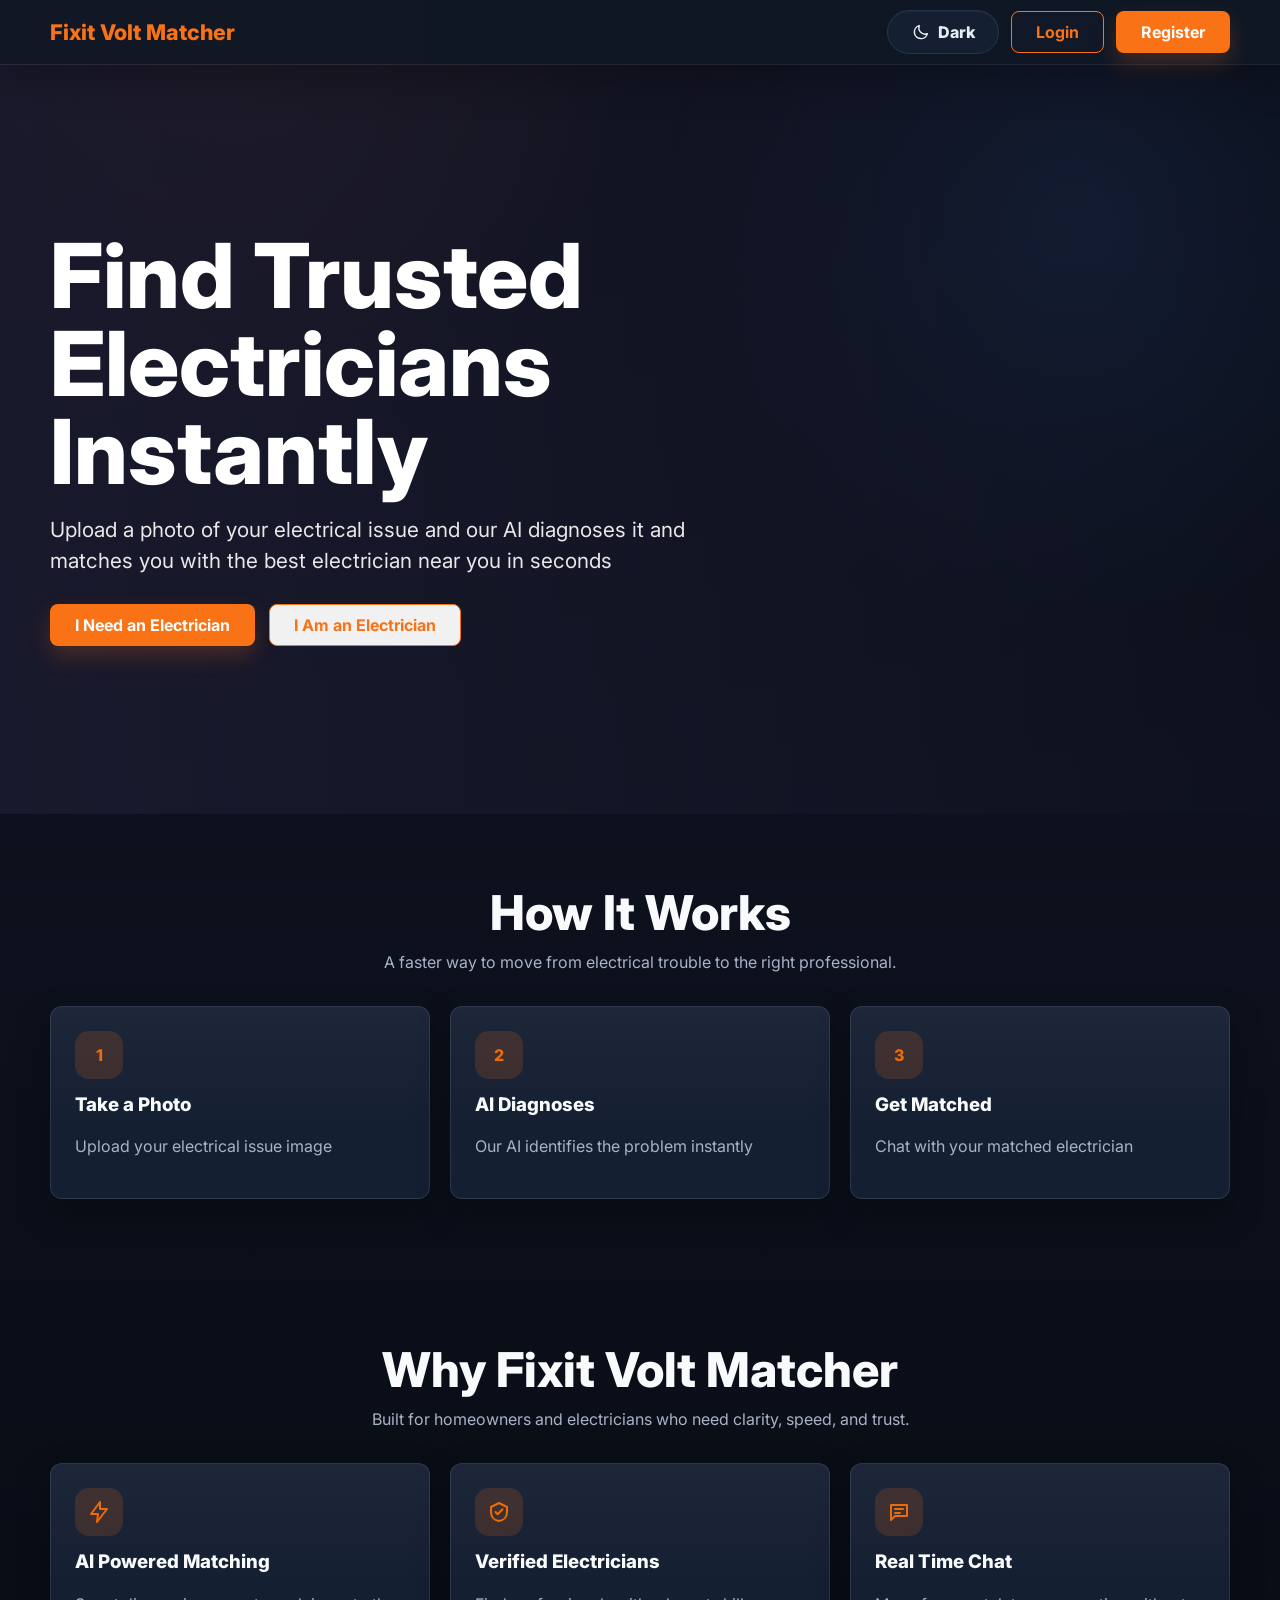
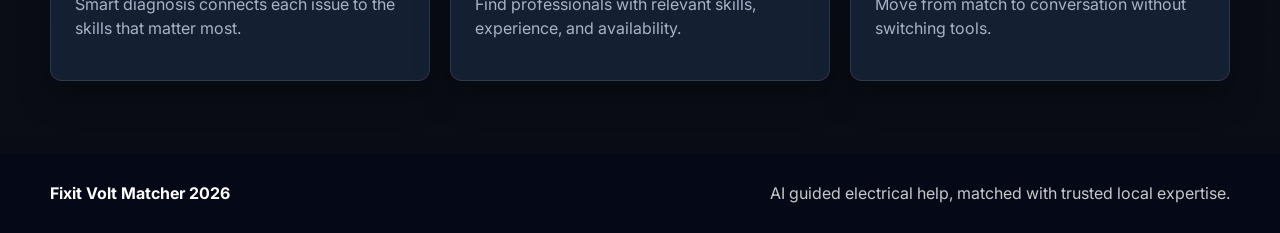
==== index.html @ 9154c598 "Add files via upload" ====
﻿<!DOCTYPE html>
<html lang="en">
<head>
  <meta charset="UTF-8">
  <meta name="viewport" content="width=device-width, initial-scale=1.0">
  <meta name="description" content="Fixit Volt Matcher connects customers with trusted electricians using AI diagnosis and smart matching.">
  <title>Fixit Volt Matcher - Trusted Electricians Instantly</title>
  <link rel="stylesheet" href="css/style.css">
  <script src="js/config.js"></script>
</head>
<body>
  <nav class="navbar" aria-label="Main navigation">
    <div class="navbar-inner">
      <a class="logo" href="index.html" aria-label="Fixit Volt Matcher home">Fixit Volt Matcher</a>
      <div class="nav-actions">
        <a class="btn-secondary" href="login.html">Login</a>
        <a class="btn-primary" href="register.html">Register</a>
      </div>
    </div>
  </nav>

  <main>
    <section class="hero">
      <div class="hero-content">
        <h1>Find Trusted Electricians Instantly</h1>
        <p>Upload a photo of your electrical issue and our AI diagnoses it and matches you with the best electrician near you in seconds</p>
        <div class="hero-actions">
          <a class="btn-primary" href="register.html">I Need an Electrician</a>
          <a class="btn-secondary" href="register.html?role=electrician">I Am an Electrician</a>
        </div>
      </div>
    </section>

    <section class="section">
      <div class="page-shell">
        <div class="section-header">
          <h2>How It Works</h2>
          <p>A faster way to move from electrical trouble to the right professional.</p>
        </div>
        <div class="steps-grid">
          <article class="card">
            <div class="step-number">1</div>
            <h3>Take a Photo</h3>
            <p class="muted">Upload your electrical issue image</p>
          </article>
          <article class="card">
            <div class="step-number">2</div>
            <h3>AI Diagnoses</h3>
            <p class="muted">Our AI identifies the problem instantly</p>
          </article>
          <article class="card">
            <div class="step-number">3</div>
            <h3>Get Matched</h3>
            <p class="muted">Chat with your matched electrician</p>
          </article>
        </div>
      </div>
    </section>

    <section class="section">
      <div class="page-shell">
        <div class="section-header">
          <h2>Why Fixit Volt Matcher</h2>
          <p>Built for homeowners and electricians who need clarity, speed, and trust.</p>
        </div>
        <div class="feature-grid">
          <article class="card">
            <div class="feature-icon" aria-hidden="true">
              <svg viewBox="0 0 24 24" fill="none">
                <path d="M13 2 4 14h7l-1 8 10-13h-7l0-7Z" stroke="currentColor" stroke-width="2" stroke-linejoin="round"/>
              </svg>
            </div>
            <h3>AI Powered Matching</h3>
            <p class="muted">Smart diagnosis connects each issue to the skills that matter most.</p>
          </article>
          <article class="card">
            <div class="feature-icon" aria-hidden="true">
              <svg viewBox="0 0 24 24" fill="none">
                <path d="M12 3 20 7v5c0 5-3.4 8.5-8 9-4.6-.5-8-4-8-9V7l8-4Z" stroke="currentColor" stroke-width="2" stroke-linejoin="round"/>
                <path d="m8.5 12 2.2 2.2 4.8-5" stroke="currentColor" stroke-width="2" stroke-linecap="round" stroke-linejoin="round"/>
              </svg>
            </div>
            <h3>Verified Electricians</h3>
            <p class="muted">Find professionals with relevant skills, experience, and availability.</p>
          </article>
          <article class="card">
            <div class="feature-icon" aria-hidden="true">
              <svg viewBox="0 0 24 24" fill="none">
                <path d="M4 5h16v11H8l-4 4V5Z" stroke="currentColor" stroke-width="2" stroke-linejoin="round"/>
                <path d="M8 9h8M8 13h5" stroke="currentColor" stroke-width="2" stroke-linecap="round"/>
              </svg>
            </div>
            <h3>Real Time Chat</h3>
            <p class="muted">Move from match to conversation without switching tools.</p>
          </article>
        </div>
      </div>
    </section>
  </main>

  <footer class="site-footer">
    <div class="page-shell">
      <strong>Fixit Volt Matcher 2026</strong>
      <span>AI guided electrical help, matched with trusted local expertise.</span>
    </div>
  </footer>
</body>
</html>
---- css/style.css ----
@import url('https://fonts.googleapis.com/css2?family=Inter:wght@400;500;600;700;800&display=swap');

:root {
  color-scheme: dark;
  --primary: #F97316;
  --primary-dark: #EA6C0A;
  --navy: #050816;
  --background: #080b12;
  --app-background:
    radial-gradient(circle at 16% 0%, rgba(249, 115, 22, 0.14), transparent 28rem),
    radial-gradient(circle at 84% 12%, rgba(59, 130, 246, 0.13), transparent 26rem),
    linear-gradient(180deg, #080b12 0%, #0c111d 48%, #090c14 100%);
  --white: #111827;
  --surface: #111827;
  --surface-elevated: #151f32;
  --surface-muted: #1e293b;
  --success: #22c55e;
  --warning: #f97316;
  --danger: #ef4444;
  --heading: #f8fafc;
  --text-primary: #e5edf7;
  --text-secondary: #a8b3c7;
  --text-inverse: #ffffff;
  --border: #283449;
  --card-border: rgba(148, 163, 184, 0.18);
  --blue: #3b82f6;
  --purple: #a78bfa;
  --gray: #64748b;
  --soft-orange: rgba(249, 115, 22, 0.16);
  --soft-green: rgba(34, 197, 94, 0.16);
  --soft-blue: rgba(59, 130, 246, 0.16);
  --soft-red: rgba(239, 68, 68, 0.16);
  --soft-purple: rgba(167, 139, 250, 0.16);
  --shadow-sm: 0 14px 34px rgba(0, 0, 0, 0.28);
  --shadow-md: 0 26px 70px rgba(0, 0, 0, 0.42);
  --nav-shadow: 0 1px 0 rgba(148, 163, 184, 0.15), 0 18px 36px rgba(0, 0, 0, 0.22);
  --overlay: rgba(3, 7, 18, 0.72);
  --loading-overlay-bg: rgba(8, 11, 18, 0.72);
  --navbar-height: 64px;
}

html[data-theme="light"] {
  color-scheme: light;
  --navy: #1a1a2e;
  --background: #f8f9fa;
  --app-background: #f8f9fa;
  --white: #ffffff;
  --surface: #ffffff;
  --surface-elevated: #ffffff;
  --surface-muted: #f3f4f6;
  --heading: #1a1a2e;
  --text-primary: #1f2937;
  --text-secondary: #6b7280;
  --text-inverse: #ffffff;
  --border: #e5e7eb;
  --card-border: rgba(229, 231, 235, 0.76);
  --blue: #2563eb;
  --purple: #7c3aed;
  --gray: #6b7280;
  --soft-orange: #ffedd5;
  --soft-green: #dcfce7;
  --soft-blue: #dbeafe;
  --soft-red: #fee2e2;
  --soft-purple: #ede9fe;
  --shadow-sm: 0 4px 14px rgba(26, 26, 46, 0.08);
  --shadow-md: 0 16px 40px rgba(26, 26, 46, 0.12);
  --nav-shadow: 0 1px 12px rgba(26, 26, 46, 0.08);
  --overlay: rgba(26, 26, 46, 0.58);
  --loading-overlay-bg: rgba(255, 255, 255, 0.76);
}

* {
  box-sizing: border-box;
}

html {
  min-height: 100%;
  scroll-behavior: smooth;
}

body {
  min-height: 100%;
  margin: 0;
  padding-top: var(--navbar-height);
  background: var(--app-background);
  color: var(--text-primary);
  font-family: 'Inter', system-ui, -apple-system, BlinkMacSystemFont, 'Segoe UI', sans-serif;
  font-size: 16px;
  line-height: 1.5;
  transition: background 180ms ease, color 180ms ease;
}

body.chat-page-body {
  padding-top: 0;
  overflow: hidden;
}

a {
  color: inherit;
  text-decoration: none;
}

img {
  display: block;
  max-width: 100%;
}

button,
input,
textarea,
select {
  font: inherit;
}

button {
  cursor: pointer;
}

button:disabled,
input:disabled,
textarea:disabled,
select:disabled {
  cursor: not-allowed;
  opacity: 0.68;
}

h1,
h2,
h3,
h4,
p {
  margin-top: 0;
}

h1,
h2,
h3,
h4 {
  color: var(--heading);
  font-weight: 800;
  line-height: 1.12;
}

.hidden {
  display: none !important;
}

.page-shell {
  width: min(1180px, calc(100% - 32px));
  margin: 0 auto;
}

.section {
  padding: 72px 0;
}

.section-header {
  max-width: 680px;
  margin: 0 auto 32px;
  text-align: center;
}

.section-header h2 {
  margin-bottom: 10px;
  font-size: clamp(2rem, 4vw, 3rem);
}

.section-header p {
  color: var(--text-secondary);
}

.navbar {
  position: fixed;
  top: 0;
  right: 0;
  left: 0;
  z-index: 1000;
  height: var(--navbar-height);
  background: var(--surface);
  background: color-mix(in srgb, var(--surface) 92%, transparent);
  box-shadow: var(--nav-shadow);
  backdrop-filter: blur(14px);
}

.navbar-inner {
  display: flex;
  align-items: center;
  justify-content: space-between;
  width: min(1180px, calc(100% - 32px));
  height: 100%;
  margin: 0 auto;
  gap: 18px;
}

.logo {
  display: inline-flex;
  align-items: center;
  gap: 6px;
  color: var(--primary);
  font-size: clamp(1.05rem, 2vw, 1.35rem);
  font-weight: 800;
  line-height: 1.05;
  white-space: nowrap;
}

.nav-actions,
.nav-links,
.navbar-right {
  display: flex;
  align-items: center;
  gap: 12px;
}

.theme-toggle-btn {
  display: inline-flex;
  align-items: center;
  justify-content: center;
  gap: 8px;
  min-width: 112px;
  min-height: 42px;
  padding: 9px 14px;
  border: 1px solid var(--border);
  border-radius: 999px;
  background: var(--surface-elevated);
  color: var(--text-primary);
  box-shadow: inset 0 1px 0 rgba(255, 255, 255, 0.04);
  font-weight: 800;
  transition: transform 160ms ease, border-color 160ms ease, background 160ms ease, color 160ms ease;
}

.theme-toggle-btn:hover {
  transform: translateY(-1px);
  border-color: var(--primary);
  color: var(--primary);
}

.theme-toggle-btn svg {
  width: 18px;
  height: 18px;
  flex: 0 0 auto;
}

.chat-header .theme-toggle-btn {
  margin-left: auto;
}

.nav-link {
  color: var(--text-secondary);
  font-weight: 600;
  transition: color 160ms ease;
}

.nav-link:hover {
  color: var(--primary);
}

.btn,
.btn-primary,
.btn-secondary,
.btn-danger,
.btn-outline-danger,
.btn-success,
.btn-ghost {
  display: inline-flex;
  align-items: center;
  justify-content: center;
  min-height: 42px;
  padding: 10px 24px;
  border: 1px solid transparent;
  border-radius: 8px;
  font-weight: 700;
  line-height: 1;
  transition: transform 160ms ease, background 160ms ease, border-color 160ms ease, color 160ms ease, box-shadow 160ms ease;
}

.btn:hover,
.btn-primary:hover,
.btn-secondary:hover,
.btn-danger:hover,
.btn-outline-danger:hover,
.btn-success:hover,
.btn-ghost:hover {
  transform: translateY(-1px);
}

.btn-primary {
  background: var(--primary);
  color: var(--text-inverse);
  box-shadow: 0 10px 22px rgba(249, 115, 22, 0.22);
}

.btn-primary:hover {
  background: var(--primary-dark);
}

.btn-secondary {
  background: var(--white);
  border-color: var(--primary);
  color: var(--primary);
}

.btn-secondary:hover {
  background: var(--soft-orange);
}

.btn-danger {
  background: var(--danger);
  color: var(--text-inverse);
}

.btn-danger:hover {
  background: #dc2626;
}

.btn-outline-danger {
  background: var(--white);
  border-color: var(--danger);
  color: var(--danger);
}

.btn-outline-danger:hover {
  background: var(--soft-red);
}

.btn-success {
  background: var(--success);
  color: var(--text-inverse);
}

.btn-success:hover {
  background: #16a34a;
}

.btn-ghost {
  background: transparent;
  border-color: var(--border);
  color: var(--text-secondary);
}

.btn-ghost:hover {
  border-color: var(--primary);
  color: var(--primary);
}

.btn-full {
  width: 100%;
}

.icon-btn {
  width: 42px;
  min-width: 42px;
  height: 42px;
  padding: 0;
  border-radius: 50%;
}

.card {
  background:
    linear-gradient(180deg, rgba(255, 255, 255, 0.035), transparent 120px),
    var(--surface-elevated);
  border: 1px solid var(--card-border);
  border-radius: 12px;
  box-shadow: var(--shadow-sm);
  padding: 24px;
}

html[data-theme="light"] .card {
  background: var(--surface-elevated);
}

.hero {
  position: relative;
  display: grid;
  align-items: center;
  min-height: calc(100vh - var(--navbar-height) - 86px);
  padding: 86px 0;
  overflow: hidden;
  background:
    linear-gradient(90deg, rgba(26, 26, 46, 0.9), rgba(26, 26, 46, 0.56), rgba(26, 26, 46, 0.12)),
    url('https://images.unsplash.com/photo-1621905252507-b35492cc74b4?auto=format&fit=crop&w=1800&q=80') center / cover;
}

.hero-content {
  width: min(720px, calc(100% - 32px));
  margin: 0 auto;
  margin-left: max(16px, calc((100% - 1180px) / 2));
  color: var(--text-inverse);
}

.hero h1 {
  max-width: 760px;
  margin-bottom: 18px;
  color: var(--text-inverse);
  font-size: clamp(2.7rem, 7vw, 5.6rem);
  line-height: 0.98;
}

.hero p {
  max-width: 670px;
  margin-bottom: 28px;
  color: rgba(255, 255, 255, 0.9);
  font-size: clamp(1.05rem, 2vw, 1.3rem);
}

.hero-actions {
  display: flex;
  flex-wrap: wrap;
  gap: 14px;
}

.hero .btn-secondary {
  background: rgba(255, 255, 255, 0.94);
}

.steps-grid,
.feature-grid {
  display: grid;
  grid-template-columns: repeat(3, minmax(0, 1fr));
  gap: 20px;
}

.step-number,
.feature-icon,
.option-icon {
  display: inline-grid;
  place-items: center;
  width: 48px;
  height: 48px;
  margin-bottom: 16px;
  border-radius: 14px;
  background: var(--soft-orange);
  color: var(--primary-dark);
  font-weight: 800;
}

.feature-icon svg,
.option-icon svg,
.ai-float-btn svg,
.empty-icon svg {
  width: 24px;
  height: 24px;
}

.site-footer {
  padding: 28px 0;
  background: var(--navy);
  color: rgba(255, 255, 255, 0.78);
}

.site-footer .page-shell {
  display: flex;
  align-items: center;
  justify-content: space-between;
  gap: 16px;
}

.site-footer strong {
  color: var(--text-inverse);
}

.auth-page {
  display: grid;
  place-items: center;
  min-height: calc(100vh - var(--navbar-height));
  padding: 48px 16px;
}

.auth-card {
  width: min(560px, 100%);
}

.auth-card h1 {
  margin-bottom: 8px;
  font-size: 2rem;
}

.auth-subtitle {
  margin-bottom: 24px;
  color: var(--text-secondary);
}

.form-grid {
  display: grid;
  grid-template-columns: repeat(2, minmax(0, 1fr));
  gap: 16px;
}

.form-group {
  display: grid;
  gap: 8px;
  margin-bottom: 16px;
}

.form-group.full-width {
  grid-column: 1 / -1;
}

label {
  color: var(--text-primary);
  font-weight: 700;
}

input,
textarea,
select {
  width: 100%;
  border: 1px solid var(--border);
  border-radius: 8px;
  background: var(--white);
  color: var(--text-primary);
  outline: none;
  padding: 12px 14px;
  transition: border-color 160ms ease, box-shadow 160ms ease;
}

textarea {
  min-height: 118px;
  resize: vertical;
}

input:focus,
textarea:focus,
select:focus {
  border-color: var(--primary);
  box-shadow: 0 0 0 4px rgba(249, 115, 22, 0.14);
}

.input-help {
  color: var(--text-secondary);
  font-size: 0.9rem;
}

.role-toggle {
  display: grid;
  grid-template-columns: repeat(2, minmax(0, 1fr));
  gap: 12px;
  margin-bottom: 18px;
}

.role-option {
  min-height: 64px;
  border: 1px solid var(--border);
  border-radius: 12px;
  background: var(--white);
  color: var(--text-primary);
  font-weight: 800;
  transition: background 160ms ease, color 160ms ease, border-color 160ms ease, box-shadow 160ms ease;
}

.role-option.is-selected {
  background: var(--primary);
  border-color: var(--primary);
  color: var(--text-inverse);
  box-shadow: 0 12px 26px rgba(249, 115, 22, 0.25);
}

.skill-checkbox-grid {
  display: grid;
  grid-template-columns: repeat(2, minmax(0, 1fr));
  gap: 10px;
}

.checkbox-card {
  display: flex;
  align-items: center;
  gap: 10px;
  min-height: 46px;
  padding: 10px 12px;
  border: 1px solid var(--border);
  border-radius: 8px;
  background: var(--white);
  color: var(--text-primary);
  font-weight: 600;
}

.checkbox-card input {
  width: auto;
  accent-color: var(--primary);
}

.auth-footer {
  margin-top: 20px;
  color: var(--text-secondary);
  text-align: center;
}

.auth-footer a,
.text-link {
  border: 0;
  background: transparent;
  color: var(--primary);
  font-weight: 800;
  padding: 0;
}

.forgot-panel {
  margin-top: 18px;
  padding-top: 18px;
  border-top: 1px solid var(--border);
}

.otp-section {
  text-align: center;
}

.otp-input {
  max-width: 220px;
  margin: 0 auto 16px;
  text-align: center;
  font-size: 1.4rem;
  font-weight: 800;
}

.dashboard {
  padding: 28px 0 96px;
}

.dashboard-header {
  display: flex;
  align-items: flex-start;
  justify-content: space-between;
  gap: 18px;
  margin-bottom: 22px;
}

.dashboard-title h1 {
  margin-bottom: 6px;
  font-size: clamp(1.8rem, 4vw, 2.7rem);
}

.dashboard-title p {
  color: var(--text-secondary);
}

.tab-nav {
  display: flex;
  align-items: center;
  gap: 18px;
  height: 100%;
}

.tab-button {
  position: relative;
  height: var(--navbar-height);
  border: 0;
  background: transparent;
  color: var(--text-secondary);
  font-weight: 800;
  white-space: nowrap;
}

.tab-button::after {
  position: absolute;
  right: 0;
  bottom: 0;
  left: 0;
  height: 3px;
  border-radius: 3px 3px 0 0;
  background: transparent;
  content: '';
}

.tab-button.is-active {
  color: var(--primary);
}

.tab-button.is-active::after {
  background: var(--primary);
}

.section-panel {
  display: grid;
  gap: 22px;
}

.filter-bar {
  display: grid;
  grid-template-columns: 1fr 220px auto;
  gap: 12px;
  align-items: end;
}

.catalog-grid {
  display: grid;
  grid-template-columns: repeat(3, minmax(0, 1fr));
  gap: 20px;
}

.electrician-card,
.job-card {
  display: flex;
  flex-direction: column;
  gap: 14px;
}

.electrician-card-header {
  display: flex;
  align-items: center;
  gap: 14px;
}

.avatar {
  display: inline-grid;
  place-items: center;
  flex: 0 0 auto;
  width: 54px;
  height: 54px;
  border-radius: 50%;
  background: var(--primary);
  color: var(--text-inverse);
  font-weight: 800;
}

.card-title {
  margin: 0;
  font-size: 1.1rem;
}

.muted {
  color: var(--text-secondary);
}

.location-line,
.meta-line {
  display: flex;
  align-items: center;
  gap: 6px;
  color: var(--text-secondary);
}

.tag-list {
  display: flex;
  flex-wrap: wrap;
  gap: 8px;
}

.skill-tag {
  display: inline-flex;
  align-items: center;
  min-height: 26px;
  padding: 4px 10px;
  border-radius: 999px;
  background: var(--soft-orange);
  color: var(--primary-dark);
  font-size: 0.84rem;
  font-weight: 800;
}

.rating {
  color: var(--primary);
  font-weight: 800;
}

.badge {
  display: inline-flex;
  align-items: center;
  width: fit-content;
  min-height: 28px;
  padding: 5px 10px;
  border-radius: 999px;
  color: var(--text-inverse);
  font-size: 0.82rem;
  font-weight: 800;
}

.badge-neutral,
.badge-status-pending {
  background: var(--gray);
}

.badge-severity-low,
.badge-status-accepted,
.badge-available {
  background: var(--success);
}

.badge-severity-medium,
.badge-warning {
  background: var(--warning);
}

.badge-severity-high,
.badge-status-rejected,
.badge-unavailable {
  background: var(--danger);
}

.badge-status-matched {
  background: var(--blue);
}

.badge-status-completed {
  background: var(--purple);
}

.badge-soft {
  background: var(--surface-muted);
  color: var(--text-secondary);
}

.card-actions {
  display: flex;
  flex-wrap: wrap;
  gap: 10px;
  margin-top: auto;
}

.modal-action-row {
  margin-top: 20px;
}

.post-layout {
  display: grid;
  grid-template-columns: minmax(0, 1fr) 360px;
  gap: 22px;
  align-items: start;
}

.option-stack {
  display: grid;
  gap: 16px;
}

.option-card {
  border: 1px solid var(--border);
  border-radius: 12px;
  background: var(--white);
  box-shadow: var(--shadow-sm);
  padding: 22px;
}

.option-card.is-primary {
  border-color: var(--primary);
  box-shadow: 0 16px 36px rgba(249, 115, 22, 0.16);
}

.option-card .btn-full + .btn-full {
  margin-top: 10px;
}

.image-preview {
  display: none;
  width: 100%;
  max-height: 260px;
  object-fit: cover;
  border: 1px solid var(--border);
  border-radius: 12px;
  margin-top: 10px;
}

.image-preview.is-visible {
  display: block;
}

.diagnosis-card {
  border-left: 5px solid var(--primary);
}

.matches-list,
.jobs-list,
.modal-matches {
  display: grid;
  gap: 16px;
}

.match-card {
  display: grid;
  gap: 12px;
}

.match-score {
  display: flex;
  align-items: center;
  justify-content: space-between;
  gap: 12px;
  color: var(--text-secondary);
  font-size: 0.9rem;
  font-weight: 800;
}

.match-score-bar {
  width: 100%;
  height: 10px;
  overflow: hidden;
  border-radius: 999px;
  background: var(--surface-muted);
}

.match-score-fill {
  width: 0%;
  height: 100%;
  border-radius: inherit;
  background: var(--primary);
  transition: width 220ms ease;
}

.empty-state {
  display: grid;
  place-items: center;
  min-height: 260px;
  padding: 32px;
  color: var(--text-secondary);
  text-align: center;
}

.empty-icon {
  display: inline-grid;
  place-items: center;
  width: 58px;
  height: 58px;
  margin-bottom: 14px;
  border-radius: 50%;
  background: var(--soft-orange);
  color: var(--primary);
}

.ai-float-btn {
  position: fixed;
  right: 24px;
  bottom: 24px;
  z-index: 900;
  display: grid;
  place-items: center;
  width: 56px;
  height: 56px;
  border: 0;
  border-radius: 50%;
  background: var(--primary);
  color: var(--text-inverse);
  box-shadow: 0 16px 34px rgba(249, 115, 22, 0.36);
  transition: transform 160ms ease, background 160ms ease;
}

.ai-float-btn:hover {
  background: var(--primary-dark);
  transform: scale(1.05);
}

.modal-overlay {
  position: fixed;
  inset: 0;
  z-index: 2000;
  display: none;
  align-items: center;
  justify-content: center;
  padding: 20px;
  background: var(--overlay);
}

.modal-overlay.is-open {
  display: flex;
}

.modal-box {
  position: relative;
  width: min(560px, 100%);
  max-height: calc(100vh - 40px);
  overflow: auto;
  border-radius: 16px;
  background: var(--white);
  box-shadow: var(--shadow-md);
  padding: 32px;
}

.modal-box.modal-wide {
  width: min(820px, 100%);
}

.modal-close {
  position: absolute;
  top: 14px;
  right: 14px;
  display: grid;
  place-items: center;
  width: 36px;
  height: 36px;
  border: 1px solid var(--border);
  border-radius: 50%;
  background: var(--white);
  color: var(--text-secondary);
  font-size: 1.1rem;
}

.modal-close:hover {
  color: var(--danger);
  border-color: var(--danger);
}

.detail-list {
  display: grid;
  gap: 12px;
}

.detail-row {
  display: grid;
  grid-template-columns: 150px minmax(0, 1fr);
  gap: 12px;
  padding-bottom: 12px;
  border-bottom: 1px solid var(--border);
}

.detail-row strong {
  color: var(--heading);
}

.job-image {
  width: 100%;
  max-height: 360px;
  object-fit: cover;
  border-radius: 12px;
  border: 1px solid var(--border);
}

.switch-wrap {
  display: inline-flex;
  align-items: center;
  gap: 10px;
  color: var(--text-secondary);
  font-weight: 800;
}

.switch {
  position: relative;
  width: 52px;
  height: 30px;
}

.switch input {
  width: 0;
  height: 0;
  opacity: 0;
}

.switch-slider {
  position: absolute;
  inset: 0;
  border-radius: 999px;
  background: var(--surface-muted);
  transition: background 160ms ease;
}

.switch-slider::before {
  position: absolute;
  top: 4px;
  left: 4px;
  width: 22px;
  height: 22px;
  border-radius: 50%;
  background: var(--text-inverse);
  box-shadow: 0 1px 4px rgba(0, 0, 0, 0.24);
  transition: transform 160ms ease;
  content: '';
}

.switch input:checked + .switch-slider {
  background: var(--success);
}

.switch input:checked + .switch-slider::before {
  transform: translateX(22px);
}

.line-clamp {
  display: -webkit-box;
  overflow: hidden;
  -webkit-box-orient: vertical;
  -webkit-line-clamp: 2;
}

.chat-container {
  display: flex;
  min-height: 100vh;
  background: var(--app-background);
}

.chat-header {
  position: fixed;
  top: 0;
  right: 0;
  left: 0;
  z-index: 1000;
  display: flex;
  align-items: center;
  gap: 14px;
  height: 72px;
  padding: 0 20px;
  background: var(--surface);
  background: color-mix(in srgb, var(--surface) 92%, transparent);
  box-shadow: var(--nav-shadow);
  backdrop-filter: blur(14px);
}

.chat-title-wrap {
  min-width: 0;
}

.chat-title-wrap h1 {
  margin: 0 0 4px;
  overflow: hidden;
  font-size: 1.1rem;
  text-overflow: ellipsis;
  white-space: nowrap;
}

.messages-area {
  display: flex;
  flex: 1;
  flex-direction: column;
  gap: 12px;
  width: min(900px, 100%);
  height: 100vh;
  margin: 0 auto;
  overflow-y: auto;
  padding: 92px 16px 108px;
}

.chat-bubble-row {
  display: flex;
  flex-direction: column;
  gap: 4px;
  max-width: 70%;
}

.chat-bubble-row.mine {
  align-self: flex-end;
  align-items: flex-end;
}

.chat-bubble-row.other {
  align-self: flex-start;
  align-items: flex-start;
}

.chat-bubble {
  max-width: 100%;
  border-radius: 16px;
  padding: 10px 16px;
  overflow-wrap: anywhere;
  white-space: pre-wrap;
}

.chat-bubble-mine {
  margin-left: auto;
  background: var(--primary);
  color: var(--text-inverse);
}

.chat-bubble-other {
  margin-right: auto;
  background: var(--surface-muted);
  color: var(--text-primary);
}

.chat-time {
  color: var(--text-secondary);
  font-size: 0.78rem;
}

.chat-input-area {
  position: fixed;
  right: 0;
  bottom: 0;
  left: 0;
  z-index: 1000;
  background: var(--white);
  border-top: 1px solid var(--border);
  padding: 14px 16px;
}

.chat-form {
  display: flex;
  width: min(900px, 100%);
  margin: 0 auto;
  gap: 10px;
}

.chat-form textarea {
  min-height: 46px;
  max-height: 120px;
  resize: none;
}

.toast-container {
  position: fixed;
  right: 20px;
  bottom: 20px;
  z-index: 3000;
  display: grid;
  gap: 10px;
  width: min(360px, calc(100% - 40px));
}

.toast {
  padding: 14px 20px;
  border-radius: 8px;
  color: var(--text-inverse);
  box-shadow: var(--shadow-md);
  animation: toast-slide-in 220ms ease both;
}

.toast-success {
  background: var(--success);
}

.toast-error {
  background: var(--danger);
}

.toast-hide {
  animation: toast-slide-out 220ms ease both;
}

.loading-overlay {
  position: fixed;
  inset: 0;
  z-index: 2800;
  display: none;
  align-items: center;
  justify-content: center;
  background: var(--loading-overlay-bg);
  backdrop-filter: blur(3px);
}

.loading-overlay.is-visible {
  display: flex;
}

.loading-panel {
  display: grid;
  justify-items: center;
  gap: 14px;
  padding: 24px 30px;
  border-radius: 16px;
  background: var(--white);
  box-shadow: var(--shadow-md);
}

.loading-message {
  margin: 0;
  color: var(--text-secondary);
  font-weight: 800;
}

.spinner {
  width: 42px;
  height: 42px;
  border: 4px solid var(--soft-orange);
  border-top-color: var(--primary);
  border-radius: 50%;
  animation: spin 800ms linear infinite;
}

@keyframes spin {
  to {
    transform: rotate(360deg);
  }
}

@keyframes toast-slide-in {
  from {
    opacity: 0;
    transform: translateX(36px);
  }

  to {
    opacity: 1;
    transform: translateX(0);
  }
}

@keyframes toast-slide-out {
  from {
    opacity: 1;
    transform: translateX(0);
  }

  to {
    opacity: 0;
    transform: translateX(36px);
  }
}

@media (max-width: 980px) {
  .catalog-grid,
  .steps-grid,
  .feature-grid {
    grid-template-columns: repeat(2, minmax(0, 1fr));
  }

  .post-layout {
    grid-template-columns: 1fr;
  }

  .filter-bar {
    grid-template-columns: 1fr 1fr;
  }

  .filter-bar .btn-primary {
    grid-column: 1 / -1;
  }

  .navbar-inner {
    width: min(100% - 20px, 1180px);
  }

  .tab-nav {
    max-width: 58vw;
    overflow-x: auto;
  }
}

@media (max-width: 720px) {
  body {
    padding-top: 60px;
  }

  :root {
    --navbar-height: 60px;
  }

  .navbar-inner {
    gap: 10px;
  }

  .logo {
    max-width: 138px;
    font-size: 0.95rem;
    white-space: normal;
  }

  .nav-actions,
  .navbar-right {
    gap: 8px;
  }

  .nav-actions .btn-secondary,
  .nav-actions .btn-primary,
  .navbar-right .btn-danger,
  .navbar-right .btn-secondary,
  .theme-toggle-btn {
    padding: 9px 12px;
  }

  .theme-toggle-btn {
    min-width: 42px;
    width: 42px;
  }

  .theme-toggle-label {
    display: none;
  }

  .hero {
    min-height: 620px;
    background-position: center;
  }

  .hero-content {
    margin-left: 16px;
  }

  .hero h1 {
    font-size: clamp(2.45rem, 14vw, 4.2rem);
  }

  .site-footer .page-shell,
  .dashboard-header {
    align-items: flex-start;
    flex-direction: column;
  }

  .form-grid,
  .role-toggle,
  .skill-checkbox-grid,
  .filter-bar,
  .catalog-grid,
  .steps-grid,
  .feature-grid {
    grid-template-columns: 1fr;
  }

  .card,
  .modal-box {
    padding: 20px;
  }

  .detail-row {
    grid-template-columns: 1fr;
    gap: 4px;
  }

  .chat-bubble-row {
    max-width: 86%;
  }

  .chat-form {
    align-items: stretch;
  }

  .chat-form .btn-primary {
    padding: 10px 14px;
  }

  .ai-float-btn {
    right: 18px;
    bottom: 18px;
  }
}
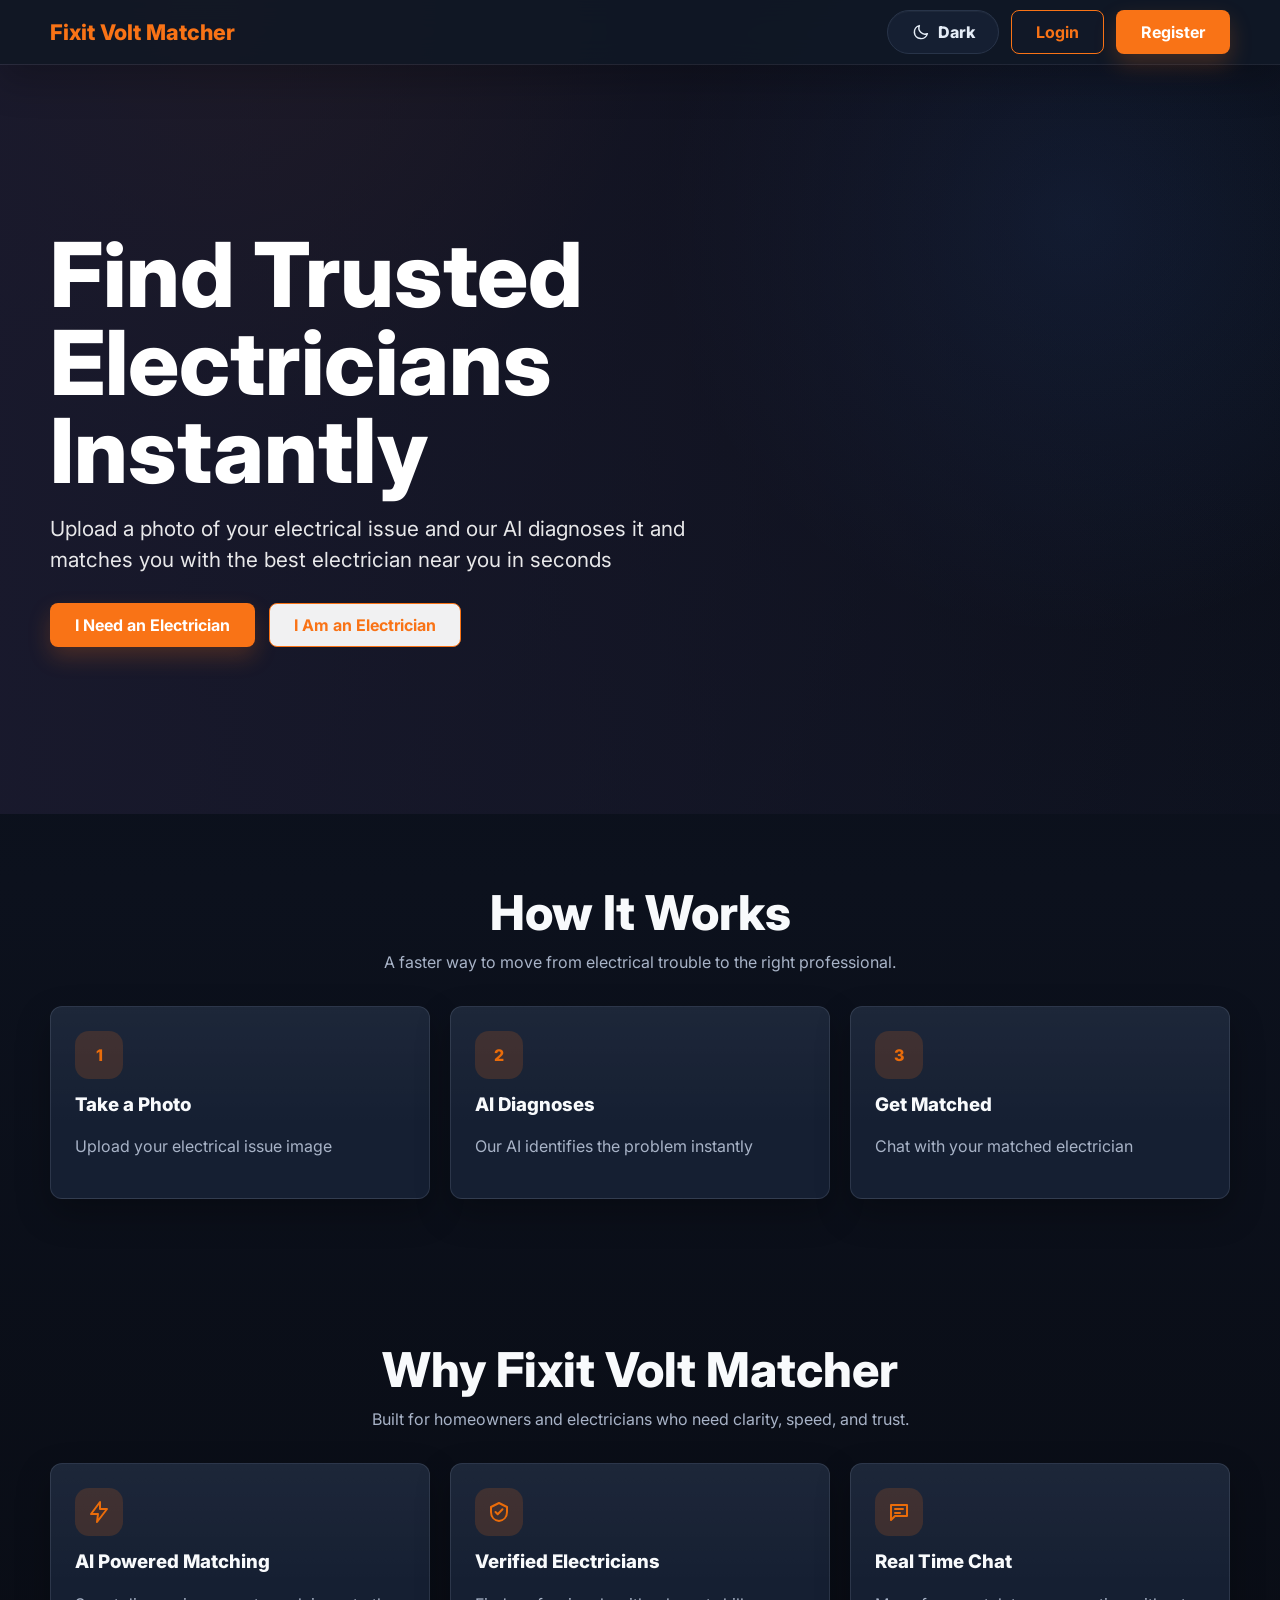
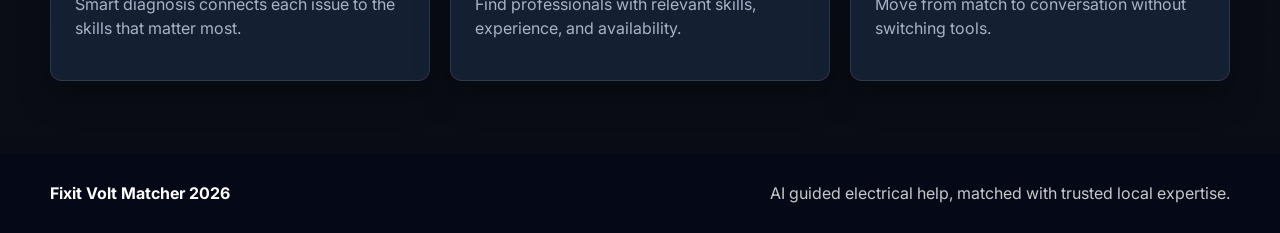
==== commit 15a25def: "Add files via upload" ====
--- a/index.html
+++ b/index.html
@@ -16,6 +16,12 @@
         <a class="btn-secondary" href="login.html">Login</a>
         <a class="btn-primary" href="register.html">Register</a>
       </div>
+      <button class="mobile-menu-toggle" type="button" aria-label="Open navigation menu" aria-controls="mobileMenu" aria-expanded="false">
+        <span></span>
+        <span></span>
+        <span></span>
+      </button>
+      <div class="mobile-menu" id="mobileMenu" aria-hidden="true"></div>
     </div>
   </nav>
 
--- a/css/style.css
+++ b/css/style.css
@@ -75,19 +75,26 @@
 
 html {
   min-height: 100%;
+  overflow-x: hidden;
   scroll-behavior: smooth;
 }
 
 body {
+  opacity: 0;
   min-height: 100%;
   margin: 0;
   padding-top: var(--navbar-height);
+  overflow-x: hidden;
   background: var(--app-background);
   color: var(--text-primary);
   font-family: 'Inter', system-ui, -apple-system, BlinkMacSystemFont, 'Segoe UI', sans-serif;
   font-size: 16px;
   line-height: 1.5;
-  transition: background 180ms ease, color 180ms ease;
+  transition: opacity 300ms ease, background 180ms ease, color 180ms ease;
+}
+
+body.page-ready {
+  opacity: 1;
 }
 
 body.chat-page-body {
@@ -183,6 +190,7 @@
 }
 
 .navbar-inner {
+  position: relative;
   display: flex;
   align-items: center;
   justify-content: space-between;
@@ -254,6 +262,114 @@
   color: var(--primary);
 }
 
+.mobile-menu-toggle {
+  display: none;
+  place-items: center;
+  width: 42px;
+  min-width: 42px;
+  height: 42px;
+  padding: 0;
+  border: 1px solid var(--border);
+  border-radius: 8px;
+  background: var(--surface-elevated);
+  color: var(--text-primary);
+}
+
+.mobile-menu-toggle span {
+  display: block;
+  width: 19px;
+  height: 2px;
+  border-radius: 999px;
+  background: currentColor;
+}
+
+.mobile-menu-toggle span + span {
+  margin-top: 4px;
+}
+
+.mobile-menu {
+  position: absolute;
+  top: calc(100% + 8px);
+  right: 0;
+  z-index: 1100;
+  display: none;
+  width: min(320px, calc(100vw - 24px));
+  padding: 12px;
+  border: 1px solid var(--border);
+  border-radius: 12px;
+  background: var(--surface);
+  box-shadow: var(--shadow-md);
+}
+
+.navbar.is-menu-open .mobile-menu,
+.chat-header.is-menu-open .mobile-menu {
+  display: grid;
+  gap: 10px;
+}
+
+.mobile-menu .nav-actions,
+.mobile-menu .nav-links,
+.mobile-menu .navbar-right,
+.mobile-menu .tab-nav {
+  display: grid;
+  width: 100%;
+  max-width: none;
+  height: auto;
+  gap: 10px;
+  overflow: visible;
+}
+
+.mobile-menu .btn-primary,
+.mobile-menu .btn-secondary,
+.mobile-menu .btn-danger,
+.mobile-menu .btn-ghost,
+.mobile-menu .tab-button,
+.mobile-menu-link {
+  width: 100%;
+  min-height: 42px;
+}
+
+.mobile-menu .tab-button {
+  height: auto;
+  padding: 10px 12px;
+  border: 1px solid var(--border);
+  border-radius: 8px;
+  background: var(--surface-elevated);
+  text-align: left;
+}
+
+.mobile-menu .tab-button::after {
+  display: none;
+}
+
+.mobile-menu .tab-button.is-active {
+  border-color: var(--primary);
+  background: var(--soft-orange);
+}
+
+.mobile-menu .switch-wrap {
+  justify-content: space-between;
+  width: 100%;
+  min-height: 42px;
+  padding: 10px 12px;
+  border: 1px solid var(--border);
+  border-radius: 8px;
+  background: var(--surface-elevated);
+}
+
+.mobile-menu-link {
+  border: 1px solid var(--border);
+  border-radius: 8px;
+  background: var(--surface-elevated);
+  color: var(--text-primary);
+  font-weight: 800;
+  text-align: left;
+}
+
+.quick-image-trigger {
+  cursor: pointer;
+}
+
 .btn,
 .btn-primary,
 .btn-secondary,
@@ -264,13 +380,32 @@
   display: inline-flex;
   align-items: center;
   justify-content: center;
-  min-height: 42px;
+  min-height: 44px;
   padding: 10px 24px;
   border: 1px solid transparent;
   border-radius: 8px;
   font-weight: 700;
   line-height: 1;
   transition: transform 160ms ease, background 160ms ease, border-color 160ms ease, color 160ms ease, box-shadow 160ms ease;
+}
+
+.btn-primary.is-loading,
+.btn-secondary.is-loading,
+.btn-danger.is-loading,
+.btn-outline-danger.is-loading,
+.btn-success.is-loading,
+.btn-ghost.is-loading {
+  gap: 8px;
+  pointer-events: none;
+}
+
+.btn-spinner {
+  width: 16px;
+  height: 16px;
+  border: 2px solid currentColor;
+  border-right-color: transparent;
+  border-radius: 50%;
+  animation: spin 700ms linear infinite;
 }
 
 .btn:hover,
@@ -525,6 +660,20 @@
   box-shadow: 0 0 0 4px rgba(249, 115, 22, 0.14);
 }
 
+input.is-invalid,
+textarea.is-invalid,
+select.is-invalid {
+  border-color: var(--danger);
+  box-shadow: 0 0 0 4px rgba(239, 68, 68, 0.14);
+}
+
+.field-error-message {
+  margin: -2px 0 0;
+  color: var(--danger);
+  font-size: 0.86rem;
+  font-weight: 700;
+}
+
 .input-help {
   color: var(--text-secondary);
   font-size: 0.9rem;
@@ -852,6 +1001,59 @@
   display: block;
 }
 
+.image-preview-wrap {
+  display: none;
+  gap: 12px;
+  margin-top: 10px;
+}
+
+.image-preview-wrap.is-visible {
+  display: grid;
+}
+
+.image-preview-meta {
+  display: flex;
+  align-items: center;
+  justify-content: space-between;
+  gap: 12px;
+  padding: 10px 12px;
+  border: 1px solid var(--border);
+  border-radius: 8px;
+  background: var(--surface-muted);
+}
+
+.image-preview-text {
+  min-width: 0;
+}
+
+.image-preview-name {
+  display: block;
+  overflow: hidden;
+  color: var(--text-primary);
+  font-weight: 800;
+  text-overflow: ellipsis;
+  white-space: nowrap;
+}
+
+.image-preview-size {
+  color: var(--text-secondary);
+  font-size: 0.86rem;
+}
+
+.image-remove-btn {
+  display: inline-grid;
+  place-items: center;
+  flex: 0 0 auto;
+  width: 34px;
+  height: 34px;
+  border: 1px solid var(--border);
+  border-radius: 50%;
+  background: var(--white);
+  color: var(--danger);
+  font-size: 1.1rem;
+  font-weight: 800;
+}
+
 .diagnosis-card {
   border-left: 5px solid var(--primary);
 }
@@ -912,6 +1114,24 @@
   border-radius: 50%;
   background: var(--soft-orange);
   color: var(--primary);
+}
+
+.empty-illustration {
+  display: inline-grid;
+  place-items: center;
+  width: 76px;
+  height: 76px;
+  margin-bottom: 14px;
+  border-radius: 24px;
+  background:
+    radial-gradient(circle at 30% 22%, rgba(255, 255, 255, 0.22), transparent 14px),
+    var(--soft-orange);
+  color: var(--primary);
+}
+
+.empty-illustration svg {
+  width: 38px;
+  height: 38px;
 }
 
 .ai-float-btn {
@@ -1152,8 +1372,49 @@
 }
 
 .chat-time {
+  display: inline-flex;
+  align-items: center;
+  gap: 5px;
   color: var(--text-secondary);
   font-size: 0.78rem;
+}
+
+.message-status-icon {
+  position: relative;
+  display: inline-grid;
+  place-items: center;
+  width: 13px;
+  height: 13px;
+  color: var(--text-secondary);
+  font-size: 0.82rem;
+  line-height: 1;
+}
+
+.message-status-pending {
+  border: 1.5px solid currentColor;
+  border-radius: 50%;
+}
+
+.message-status-pending::before,
+.message-status-pending::after {
+  position: absolute;
+  top: 50%;
+  left: 50%;
+  width: 1.5px;
+  border-radius: 999px;
+  background: currentColor;
+  content: '';
+  transform-origin: 50% 0;
+}
+
+.message-status-pending::before {
+  height: 4px;
+  transform: translate(-50%, -100%);
+}
+
+.message-status-pending::after {
+  height: 3px;
+  transform: translate(-50%, -100%) rotate(90deg);
 }
 
 .chat-input-area {
@@ -1169,15 +1430,22 @@
 
 .chat-form {
   display: flex;
+  flex-wrap: wrap;
   width: min(900px, 100%);
   margin: 0 auto;
   gap: 10px;
 }
 
 .chat-form textarea {
+  flex: 1 1 260px;
   min-height: 46px;
   max-height: 120px;
   resize: none;
+}
+
+.chat-form .field-error-message {
+  flex-basis: 100%;
+  order: 3;
 }
 
 .toast-container {
@@ -1198,6 +1466,12 @@
   animation: toast-slide-in 220ms ease both;
 }
 
+.toast-action {
+  width: 100%;
+  border: 0;
+  text-align: left;
+}
+
 .toast-success {
   background: var(--success);
 }
@@ -1229,6 +1503,7 @@
   display: grid;
   justify-items: center;
   gap: 14px;
+  width: min(420px, calc(100% - 32px));
   padding: 24px 30px;
   border-radius: 16px;
   background: var(--white);
@@ -1250,9 +1525,45 @@
   animation: spin 800ms linear infinite;
 }
 
+.loading-progress {
+  display: none;
+  width: 100%;
+  height: 8px;
+  overflow: hidden;
+  border-radius: 999px;
+  background: var(--surface-muted);
+}
+
+.loading-progress span {
+  display: block;
+  width: 45%;
+  height: 100%;
+  border-radius: inherit;
+  background: var(--primary);
+  animation: progress-slide 1200ms ease-in-out infinite;
+}
+
+.loading-overlay.is-cold-start .loading-progress {
+  display: block;
+}
+
 @keyframes spin {
   to {
     transform: rotate(360deg);
+  }
+}
+
+@keyframes progress-slide {
+  0% {
+    transform: translateX(-110%);
+  }
+
+  50% {
+    transform: translateX(80%);
+  }
+
+  100% {
+    transform: translateX(230%);
   }
 }
 
@@ -1309,6 +1620,18 @@
   }
 }
 
+@media (max-width: 767px) {
+  .mobile-menu-toggle {
+    display: grid;
+  }
+
+  .navbar-inner > .nav-actions,
+  .navbar-inner > .navbar-right,
+  .navbar-inner > .tab-nav {
+    display: none;
+  }
+}
+
 @media (max-width: 720px) {
   body {
     padding-top: 60px;
@@ -1319,6 +1642,7 @@
   }
 
   .navbar-inner {
+    width: calc(100% - 16px);
     gap: 10px;
   }
 
@@ -1330,7 +1654,19 @@
 
   .nav-actions,
   .navbar-right {
+    min-width: 0;
     gap: 8px;
+  }
+
+  .tab-nav {
+    gap: 12px;
+    max-width: 46vw;
+  }
+
+  .tab-button {
+    min-width: max-content;
+    padding: 0 2px;
+    font-size: 0.86rem;
   }
 
   .nav-actions .btn-secondary,
@@ -1397,6 +1733,27 @@
     align-items: stretch;
   }
 
+  .chat-header {
+    gap: 10px;
+    padding: 0 10px;
+  }
+
+  .chat-title-wrap h1 {
+    max-width: 150px;
+  }
+
+  .messages-area {
+    padding-right: 10px;
+    padding-left: 10px;
+  }
+
+  .image-preview-meta,
+  .card-actions,
+  .hero-actions {
+    align-items: stretch;
+    flex-direction: column;
+  }
+
   .chat-form .btn-primary {
     padding: 10px 14px;
   }
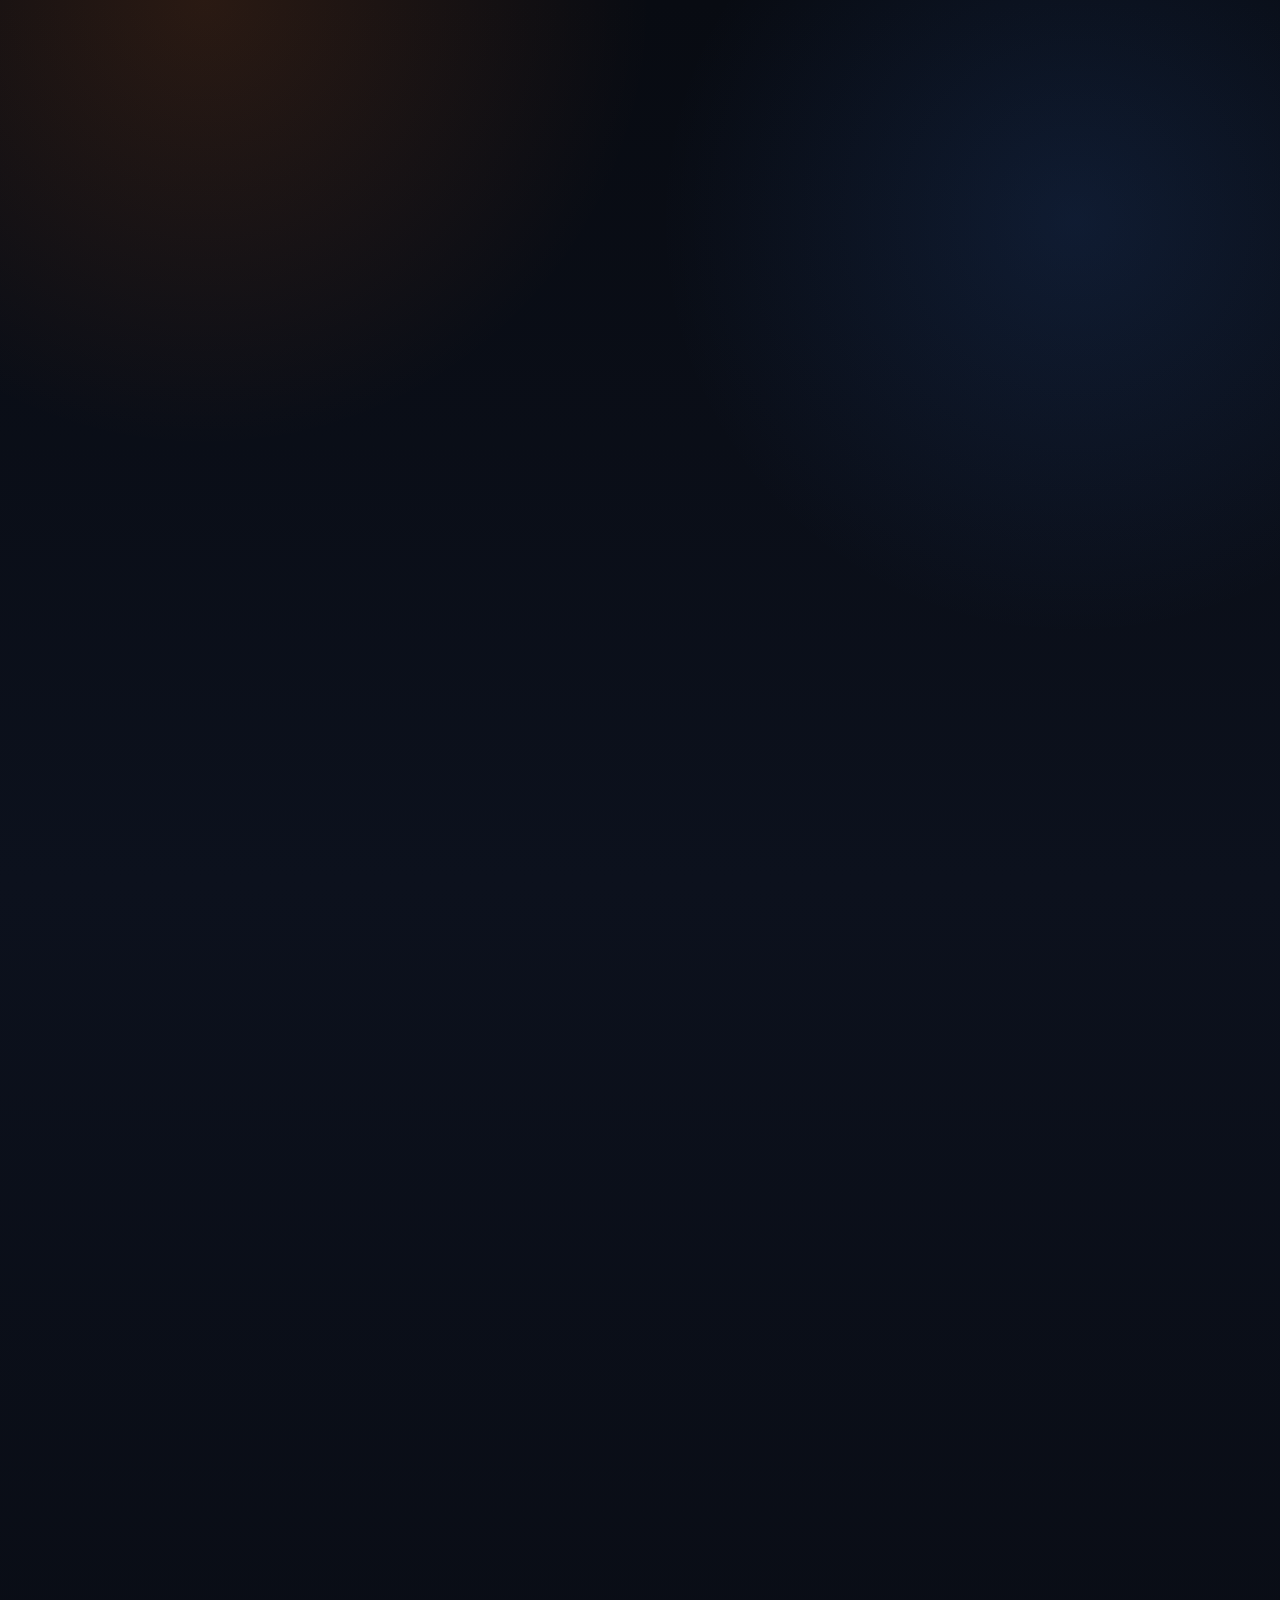
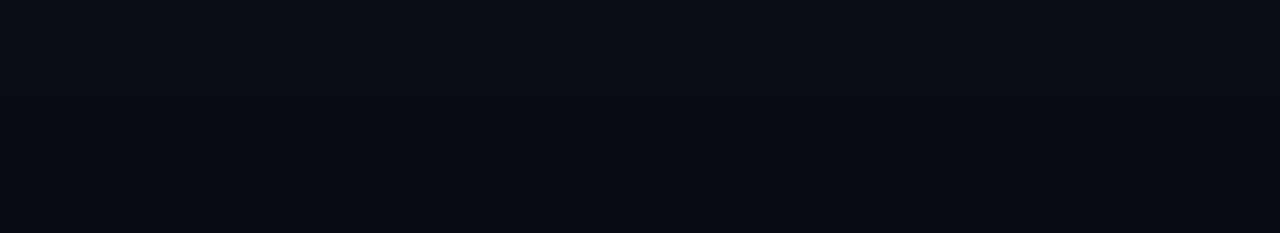
==== commit b6f1469f: "Update index.html" ====
--- a/index.html
+++ b/index.html
@@ -1,116 +1,117 @@
-﻿<!DOCTYPE html>
-<html lang="en">
-<head>
-  <meta charset="UTF-8">
-  <meta name="viewport" content="width=device-width, initial-scale=1.0">
-  <meta name="description" content="Fixit Volt Matcher connects customers with trusted electricians using AI diagnosis and smart matching.">
-  <title>Fixit Volt Matcher - Trusted Electricians Instantly</title>
-  <link rel="stylesheet" href="css/style.css">
-  <script src="js/config.js"></script>
-</head>
-<body>
-  <nav class="navbar" aria-label="Main navigation">
-    <div class="navbar-inner">
-      <a class="logo" href="index.html" aria-label="Fixit Volt Matcher home">Fixit Volt Matcher</a>
-      <div class="nav-actions">
-        <a class="btn-secondary" href="login.html">Login</a>
-        <a class="btn-primary" href="register.html">Register</a>
-      </div>
-      <button class="mobile-menu-toggle" type="button" aria-label="Open navigation menu" aria-controls="mobileMenu" aria-expanded="false">
-        <span></span>
-        <span></span>
-        <span></span>
-      </button>
-      <div class="mobile-menu" id="mobileMenu" aria-hidden="true"></div>
-    </div>
-  </nav>
-
-  <main>
-    <section class="hero">
-      <div class="hero-content">
-        <h1>Find Trusted Electricians Instantly</h1>
-        <p>Upload a photo of your electrical issue and our AI diagnoses it and matches you with the best electrician near you in seconds</p>
-        <div class="hero-actions">
-          <a class="btn-primary" href="register.html">I Need an Electrician</a>
-          <a class="btn-secondary" href="register.html?role=electrician">I Am an Electrician</a>
-        </div>
-      </div>
-    </section>
-
-    <section class="section">
-      <div class="page-shell">
-        <div class="section-header">
-          <h2>How It Works</h2>
-          <p>A faster way to move from electrical trouble to the right professional.</p>
-        </div>
-        <div class="steps-grid">
-          <article class="card">
-            <div class="step-number">1</div>
-            <h3>Take a Photo</h3>
-            <p class="muted">Upload your electrical issue image</p>
-          </article>
-          <article class="card">
-            <div class="step-number">2</div>
-            <h3>AI Diagnoses</h3>
-            <p class="muted">Our AI identifies the problem instantly</p>
-          </article>
-          <article class="card">
-            <div class="step-number">3</div>
-            <h3>Get Matched</h3>
-            <p class="muted">Chat with your matched electrician</p>
-          </article>
-        </div>
-      </div>
-    </section>
-
-    <section class="section">
-      <div class="page-shell">
-        <div class="section-header">
-          <h2>Why Fixit Volt Matcher</h2>
-          <p>Built for homeowners and electricians who need clarity, speed, and trust.</p>
-        </div>
-        <div class="feature-grid">
-          <article class="card">
-            <div class="feature-icon" aria-hidden="true">
-              <svg viewBox="0 0 24 24" fill="none">
-                <path d="M13 2 4 14h7l-1 8 10-13h-7l0-7Z" stroke="currentColor" stroke-width="2" stroke-linejoin="round"/>
-              </svg>
-            </div>
-            <h3>AI Powered Matching</h3>
-            <p class="muted">Smart diagnosis connects each issue to the skills that matter most.</p>
-          </article>
-          <article class="card">
-            <div class="feature-icon" aria-hidden="true">
-              <svg viewBox="0 0 24 24" fill="none">
-                <path d="M12 3 20 7v5c0 5-3.4 8.5-8 9-4.6-.5-8-4-8-9V7l8-4Z" stroke="currentColor" stroke-width="2" stroke-linejoin="round"/>
-                <path d="m8.5 12 2.2 2.2 4.8-5" stroke="currentColor" stroke-width="2" stroke-linecap="round" stroke-linejoin="round"/>
-              </svg>
-            </div>
-            <h3>Verified Electricians</h3>
-            <p class="muted">Find professionals with relevant skills, experience, and availability.</p>
-          </article>
-          <article class="card">
-            <div class="feature-icon" aria-hidden="true">
-              <svg viewBox="0 0 24 24" fill="none">
-                <path d="M4 5h16v11H8l-4 4V5Z" stroke="currentColor" stroke-width="2" stroke-linejoin="round"/>
-                <path d="M8 9h8M8 13h5" stroke="currentColor" stroke-width="2" stroke-linecap="round"/>
-              </svg>
-            </div>
-            <h3>Real Time Chat</h3>
-            <p class="muted">Move from match to conversation without switching tools.</p>
-          </article>
-        </div>
-      </div>
-    </section>
-  </main>
-
-  <footer class="site-footer">
-    <div class="page-shell">
-      <strong>Fixit Volt Matcher 2026</strong>
-      <span>AI guided electrical help, matched with trusted local expertise.</span>
-    </div>
-  </footer>
-</body>
-</html>
+﻿<!DOCTYPE html>
+<html lang="en">
+  
+<head>
+  <meta charset="UTF-8">
+  <meta name="viewport" content="width=device-width, initial-scale=1.0">
+  <meta name="description" content="Fixit Volt Matcher connects customers with trusted electricians using AI diagnosis and smart matching.">
+  <title>Fixit Volt Matcher - Trusted Electricians Instantly</title>
+  <link rel="stylesheet" href="css/style.css">
+  <script src="js/config.js"></script>
+</head>
+<body>
+  <nav class="navbar" aria-label="Main navigation">
+    <div class="navbar-inner">
+      <a class="logo" href="index.html" aria-label="Fixit Volt Matcher home">Fixit Volt Matcher</a>
+      <div class="nav-actions">
+        <a class="btn-secondary" href="login.html">Login</a>
+        <a class="btn-primary" href="register.html">Register</a>
+      </div>
+      <button class="mobile-menu-toggle" type="button" aria-label="Open navigation menu" aria-controls="mobileMenu" aria-expanded="false">
+        <span></span>
+        <span></span>
+        <span></span>
+      </button>
+      <div class="mobile-menu" id="mobileMenu" aria-hidden="true"></div>
+    </div>
+  </nav>
+
+  <main>
+    <section class="hero">
+      <div class="hero-content">
+        <h1>Find Trusted Electricians Instantly</h1>
+        <p>Upload a photo of your electrical issue and our AI diagnoses it and matches you with the best electrician near you in seconds</p>
+        <div class="hero-actions">
+          <a class="btn-primary" href="register.html">I Need an Electrician</a>
+          <a class="btn-secondary" href="register.html?role=electrician">I Am an Electrician</a>
+        </div>
+      </div>
+    </section>
+
+    <section class="section">
+      <div class="page-shell">
+        <div class="section-header">
+          <h2>How It Works</h2>
+          <p>A faster way to move from electrical trouble to the right professional.</p>
+        </div>
+        <div class="steps-grid">
+          <article class="card">
+            <div class="step-number">1</div>
+            <h3>Take a Photo</h3>
+            <p class="muted">Upload your electrical issue image</p>
+          </article>
+          <article class="card">
+            <div class="step-number">2</div>
+            <h3>AI Diagnoses</h3>
+            <p class="muted">Our AI identifies the problem instantly</p>
+          </article>
+          <article class="card">
+            <div class="step-number">3</div>
+            <h3>Get Matched</h3>
+            <p class="muted">Chat with your matched electrician</p>
+          </article>
+        </div>
+      </div>
+    </section>
+
+    <section class="section">
+      <div class="page-shell">
+        <div class="section-header">
+          <h2>Why Fixit Volt Matcher</h2>
+          <p>Built for homeowners and electricians who need clarity, speed, and trust.</p>
+        </div>
+        <div class="feature-grid">
+          <article class="card">
+            <div class="feature-icon" aria-hidden="true">
+              <svg viewBox="0 0 24 24" fill="none">
+                <path d="M13 2 4 14h7l-1 8 10-13h-7l0-7Z" stroke="currentColor" stroke-width="2" stroke-linejoin="round"/>
+              </svg>
+            </div>
+            <h3>AI Powered Matching</h3>
+            <p class="muted">Smart diagnosis connects each issue to the skills that matter most.</p>
+          </article>
+          <article class="card">
+            <div class="feature-icon" aria-hidden="true">
+              <svg viewBox="0 0 24 24" fill="none">
+                <path d="M12 3 20 7v5c0 5-3.4 8.5-8 9-4.6-.5-8-4-8-9V7l8-4Z" stroke="currentColor" stroke-width="2" stroke-linejoin="round"/>
+                <path d="m8.5 12 2.2 2.2 4.8-5" stroke="currentColor" stroke-width="2" stroke-linecap="round" stroke-linejoin="round"/>
+              </svg>
+            </div>
+            <h3>Verified Electricians</h3>
+            <p class="muted">Find professionals with relevant skills, experience, and availability.</p>
+          </article>
+          <article class="card">
+            <div class="feature-icon" aria-hidden="true">
+              <svg viewBox="0 0 24 24" fill="none">
+                <path d="M4 5h16v11H8l-4 4V5Z" stroke="currentColor" stroke-width="2" stroke-linejoin="round"/>
+                <path d="M8 9h8M8 13h5" stroke="currentColor" stroke-width="2" stroke-linecap="round"/>
+              </svg>
+            </div>
+            <h3>Real Time Chat</h3>
+            <p class="muted">Move from match to conversation without switching tools.</p>
+          </article>
+        </div>
+      </div>
+    </section>
+  </main>
+
+  <footer class="site-footer">
+    <div class="page-shell">
+      <strong>Fixit Volt Matcher 2026</strong>
+      <span>AI guided electrical help, matched with trusted local expertise.</span>
+    </div>
+  </footer>
+</body>
+</html>
 
 
--- a/css/style.css
+++ b/css/style.css
@@ -709,6 +709,23 @@
   gap: 10px;
 }
 
+.skills-picker {
+  display: grid;
+  gap: 16px;
+}
+
+.skill-group {
+  display: grid;
+  gap: 10px;
+}
+
+.skill-group-title {
+  margin: 0;
+  color: var(--text-secondary);
+  font-size: 0.9rem;
+  font-weight: 800;
+}
+
 .checkbox-card {
   display: flex;
   align-items: center;
@@ -1591,6 +1608,103 @@
   }
 }
 
+/* Profile Page */
+.profile-page {
+  padding: 28px 0 96px;
+}
+
+.profile-header {
+  display: grid;
+  place-items: center;
+  margin-bottom: 40px;
+}
+
+.profile-avatar-section {
+  display: flex;
+  flex-direction: column;
+  align-items: center;
+  gap: 16px;
+}
+
+.profile-avatar {
+  display: inline-grid;
+  place-items: center;
+  width: 120px;
+  height: 120px;
+  border-radius: 50%;
+  background: var(--primary);
+  color: var(--text-inverse);
+  font-size: 2.2rem;
+  font-weight: 800;
+  box-shadow: 0 16px 34px rgba(249, 115, 22, 0.22);
+}
+
+.profile-name-wrap {
+  text-align: center;
+}
+
+.profile-name-wrap h1 {
+  margin-bottom: 8px;
+  font-size: 1.8rem;
+}
+
+.profile-name-wrap .badge {
+  margin-top: 8px;
+}
+
+.profile-form {
+  display: grid;
+  gap: 24px;
+  margin-bottom: 24px;
+}
+
+.profile-section {
+  display: grid;
+  gap: 18px;
+}
+
+.profile-section h2 {
+  margin: 0 0 6px;
+  font-size: 1.3rem;
+  color: var(--heading);
+}
+
+.danger-zone {
+  border-left: 4px solid var(--danger);
+  background:
+    linear-gradient(90deg, rgba(239, 68, 68, 0.06) 0%, transparent 60%),
+    linear-gradient(180deg, rgba(255, 255, 255, 0.035), transparent 120px),
+    var(--surface-elevated);
+}
+
+.danger-zone h2 {
+  margin: 0 0 8px;
+  color: var(--danger);
+  font-size: 1.3rem;
+}
+
+.danger-zone p {
+  margin: 0 0 16px;
+  color: var(--text-secondary);
+  font-size: 0.95rem;
+}
+
+/* Modal delete confirmation */
+.modal-action-row {
+  display: grid;
+  grid-template-columns: 1fr 1fr;
+  gap: 12px;
+  margin-top: 24px;
+}
+
+.modal-action-row .btn-ghost {
+  border-color: var(--border);
+}
+
+.modal-box #deleteConfirmInput {
+  margin: 12px 0;
+}
+
 @media (max-width: 980px) {
   .catalog-grid,
   .steps-grid,
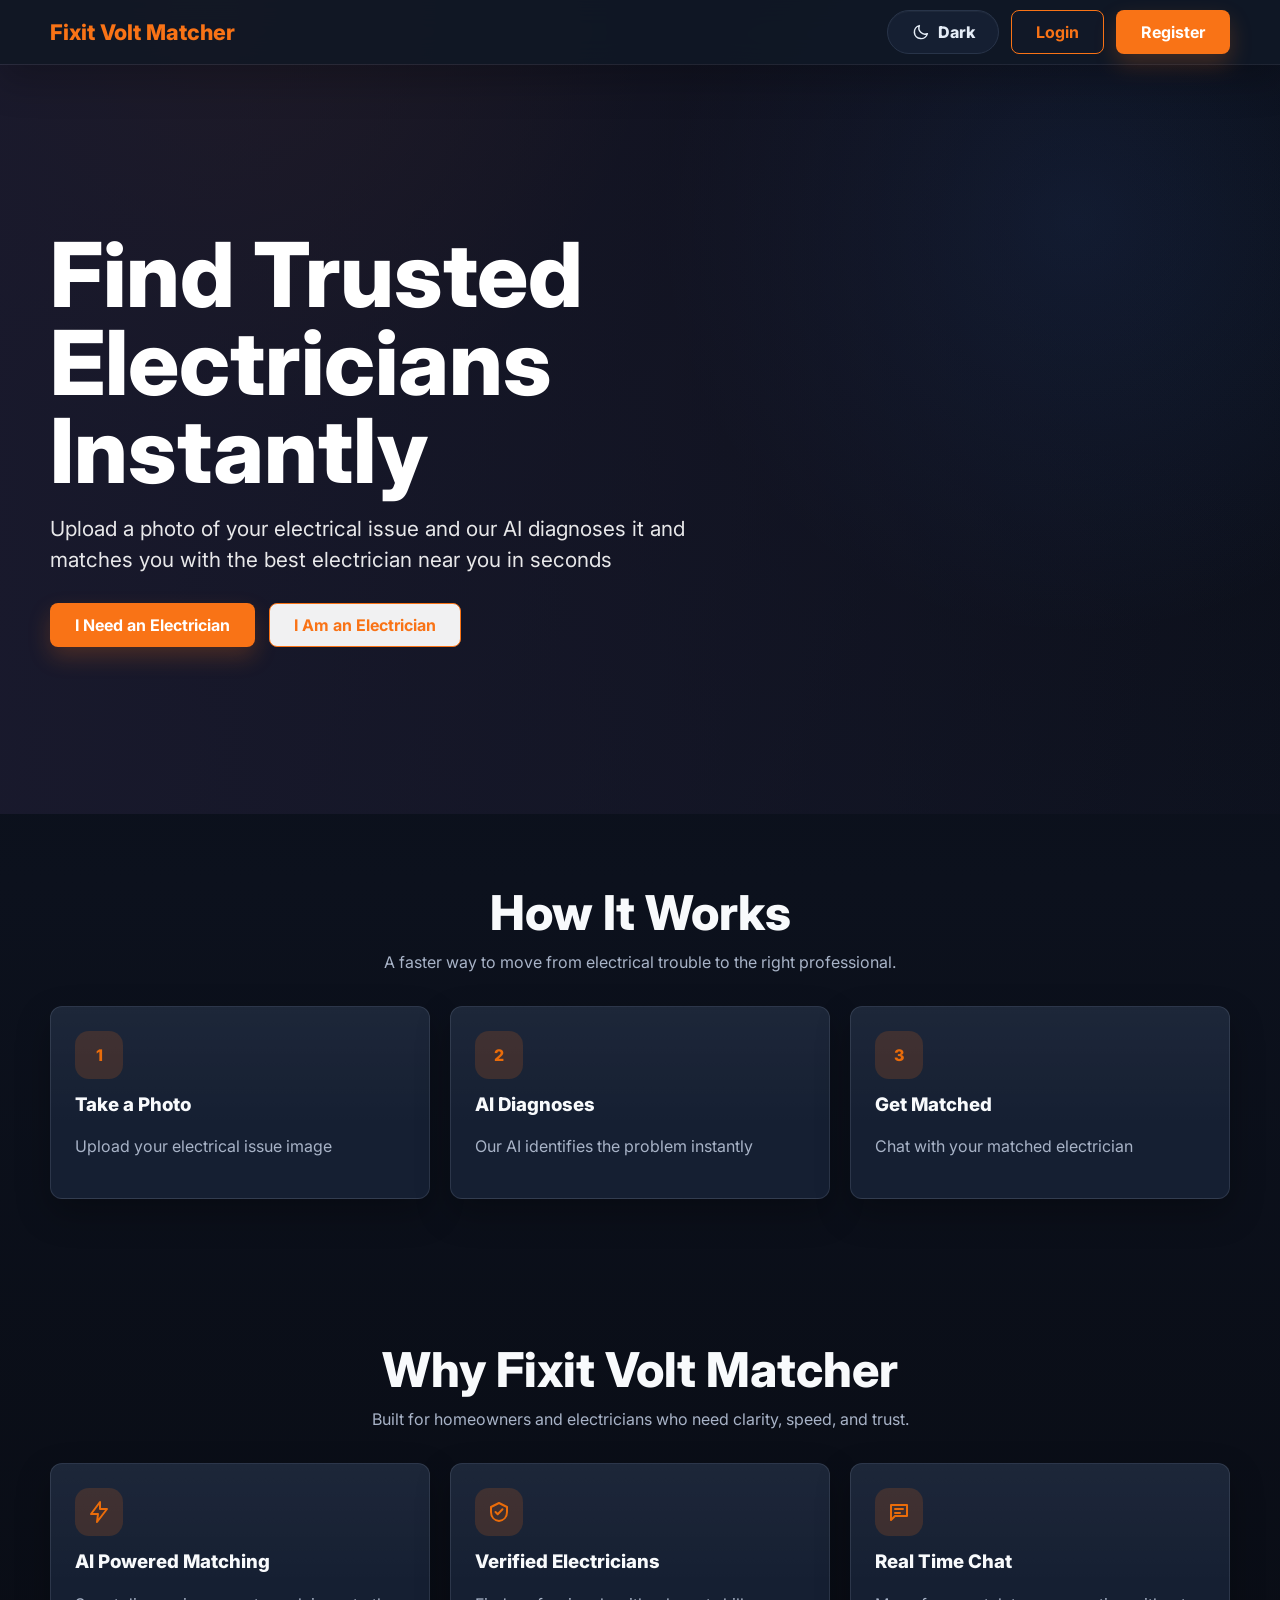
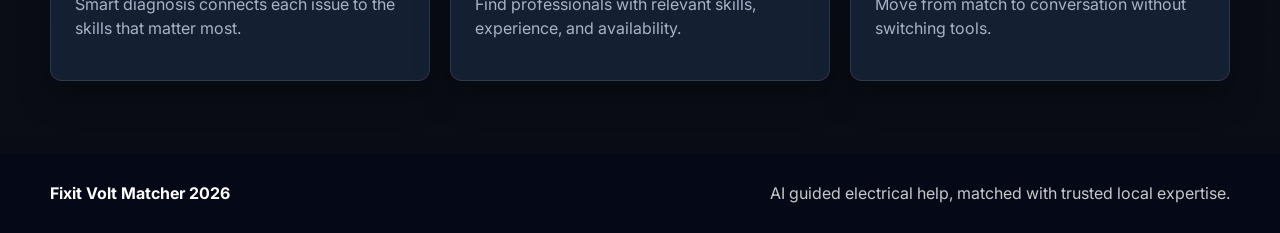
==== commit 502cf8de: "Add files via upload" ====
--- a/index.html
+++ b/index.html
@@ -1,117 +1,116 @@
-﻿<!DOCTYPE html>
-<html lang="en">
-  
-<head>
-  <meta charset="UTF-8">
-  <meta name="viewport" content="width=device-width, initial-scale=1.0">
-  <meta name="description" content="Fixit Volt Matcher connects customers with trusted electricians using AI diagnosis and smart matching.">
-  <title>Fixit Volt Matcher - Trusted Electricians Instantly</title>
-  <link rel="stylesheet" href="css/style.css">
-  <script src="js/config.js"></script>
-</head>
-<body>
-  <nav class="navbar" aria-label="Main navigation">
-    <div class="navbar-inner">
-      <a class="logo" href="index.html" aria-label="Fixit Volt Matcher home">Fixit Volt Matcher</a>
-      <div class="nav-actions">
-        <a class="btn-secondary" href="login.html">Login</a>
-        <a class="btn-primary" href="register.html">Register</a>
-      </div>
-      <button class="mobile-menu-toggle" type="button" aria-label="Open navigation menu" aria-controls="mobileMenu" aria-expanded="false">
-        <span></span>
-        <span></span>
-        <span></span>
-      </button>
-      <div class="mobile-menu" id="mobileMenu" aria-hidden="true"></div>
-    </div>
-  </nav>
-
-  <main>
-    <section class="hero">
-      <div class="hero-content">
-        <h1>Find Trusted Electricians Instantly</h1>
-        <p>Upload a photo of your electrical issue and our AI diagnoses it and matches you with the best electrician near you in seconds</p>
-        <div class="hero-actions">
-          <a class="btn-primary" href="register.html">I Need an Electrician</a>
-          <a class="btn-secondary" href="register.html?role=electrician">I Am an Electrician</a>
-        </div>
-      </div>
-    </section>
-
-    <section class="section">
-      <div class="page-shell">
-        <div class="section-header">
-          <h2>How It Works</h2>
-          <p>A faster way to move from electrical trouble to the right professional.</p>
-        </div>
-        <div class="steps-grid">
-          <article class="card">
-            <div class="step-number">1</div>
-            <h3>Take a Photo</h3>
-            <p class="muted">Upload your electrical issue image</p>
-          </article>
-          <article class="card">
-            <div class="step-number">2</div>
-            <h3>AI Diagnoses</h3>
-            <p class="muted">Our AI identifies the problem instantly</p>
-          </article>
-          <article class="card">
-            <div class="step-number">3</div>
-            <h3>Get Matched</h3>
-            <p class="muted">Chat with your matched electrician</p>
-          </article>
-        </div>
-      </div>
-    </section>
-
-    <section class="section">
-      <div class="page-shell">
-        <div class="section-header">
-          <h2>Why Fixit Volt Matcher</h2>
-          <p>Built for homeowners and electricians who need clarity, speed, and trust.</p>
-        </div>
-        <div class="feature-grid">
-          <article class="card">
-            <div class="feature-icon" aria-hidden="true">
-              <svg viewBox="0 0 24 24" fill="none">
-                <path d="M13 2 4 14h7l-1 8 10-13h-7l0-7Z" stroke="currentColor" stroke-width="2" stroke-linejoin="round"/>
-              </svg>
-            </div>
-            <h3>AI Powered Matching</h3>
-            <p class="muted">Smart diagnosis connects each issue to the skills that matter most.</p>
-          </article>
-          <article class="card">
-            <div class="feature-icon" aria-hidden="true">
-              <svg viewBox="0 0 24 24" fill="none">
-                <path d="M12 3 20 7v5c0 5-3.4 8.5-8 9-4.6-.5-8-4-8-9V7l8-4Z" stroke="currentColor" stroke-width="2" stroke-linejoin="round"/>
-                <path d="m8.5 12 2.2 2.2 4.8-5" stroke="currentColor" stroke-width="2" stroke-linecap="round" stroke-linejoin="round"/>
-              </svg>
-            </div>
-            <h3>Verified Electricians</h3>
-            <p class="muted">Find professionals with relevant skills, experience, and availability.</p>
-          </article>
-          <article class="card">
-            <div class="feature-icon" aria-hidden="true">
-              <svg viewBox="0 0 24 24" fill="none">
-                <path d="M4 5h16v11H8l-4 4V5Z" stroke="currentColor" stroke-width="2" stroke-linejoin="round"/>
-                <path d="M8 9h8M8 13h5" stroke="currentColor" stroke-width="2" stroke-linecap="round"/>
-              </svg>
-            </div>
-            <h3>Real Time Chat</h3>
-            <p class="muted">Move from match to conversation without switching tools.</p>
-          </article>
-        </div>
-      </div>
-    </section>
-  </main>
-
-  <footer class="site-footer">
-    <div class="page-shell">
-      <strong>Fixit Volt Matcher 2026</strong>
-      <span>AI guided electrical help, matched with trusted local expertise.</span>
-    </div>
-  </footer>
-</body>
-</html>
+﻿<!DOCTYPE html>
+<html lang="en">
+<head>
+  <meta charset="UTF-8">
+  <meta name="viewport" content="width=device-width, initial-scale=1.0">
+  <meta name="description" content="Fixit Volt Matcher connects customers with trusted electricians using AI diagnosis and smart matching.">
+  <title>Fixit Volt Matcher - Trusted Electricians Instantly</title>
+  <link rel="stylesheet" href="css/style.css">
+  <script src="js/config.js"></script>
+</head>
+<body>
+  <nav class="navbar" aria-label="Main navigation">
+    <div class="navbar-inner">
+      <a class="logo" href="index.html" aria-label="Fixit Volt Matcher home">Fixit Volt Matcher</a>
+      <div class="nav-actions">
+        <a class="btn-secondary" href="login.html">Login</a>
+        <a class="btn-primary" href="register.html">Register</a>
+      </div>
+      <button class="mobile-menu-toggle" type="button" aria-label="Open navigation menu" aria-controls="mobileMenu" aria-expanded="false">
+        <span></span>
+        <span></span>
+        <span></span>
+      </button>
+      <div class="mobile-menu" id="mobileMenu" aria-hidden="true"></div>
+    </div>
+  </nav>
+
+  <main>
+    <section class="hero">
+      <div class="hero-content">
+        <h1>Find Trusted Electricians Instantly</h1>
+        <p>Upload a photo of your electrical issue and our AI diagnoses it and matches you with the best electrician near you in seconds</p>
+        <div class="hero-actions">
+          <a class="btn-primary" href="register.html">I Need an Electrician</a>
+          <a class="btn-secondary" href="register.html?role=electrician">I Am an Electrician</a>
+        </div>
+      </div>
+    </section>
+
+    <section class="section">
+      <div class="page-shell">
+        <div class="section-header">
+          <h2>How It Works</h2>
+          <p>A faster way to move from electrical trouble to the right professional.</p>
+        </div>
+        <div class="steps-grid">
+          <article class="card">
+            <div class="step-number">1</div>
+            <h3>Take a Photo</h3>
+            <p class="muted">Upload your electrical issue image</p>
+          </article>
+          <article class="card">
+            <div class="step-number">2</div>
+            <h3>AI Diagnoses</h3>
+            <p class="muted">Our AI identifies the problem instantly</p>
+          </article>
+          <article class="card">
+            <div class="step-number">3</div>
+            <h3>Get Matched</h3>
+            <p class="muted">Chat with your matched electrician</p>
+          </article>
+        </div>
+      </div>
+    </section>
+
+    <section class="section">
+      <div class="page-shell">
+        <div class="section-header">
+          <h2>Why Fixit Volt Matcher</h2>
+          <p>Built for homeowners and electricians who need clarity, speed, and trust.</p>
+        </div>
+        <div class="feature-grid">
+          <article class="card">
+            <div class="feature-icon" aria-hidden="true">
+              <svg viewBox="0 0 24 24" fill="none">
+                <path d="M13 2 4 14h7l-1 8 10-13h-7l0-7Z" stroke="currentColor" stroke-width="2" stroke-linejoin="round"/>
+              </svg>
+            </div>
+            <h3>AI Powered Matching</h3>
+            <p class="muted">Smart diagnosis connects each issue to the skills that matter most.</p>
+          </article>
+          <article class="card">
+            <div class="feature-icon" aria-hidden="true">
+              <svg viewBox="0 0 24 24" fill="none">
+                <path d="M12 3 20 7v5c0 5-3.4 8.5-8 9-4.6-.5-8-4-8-9V7l8-4Z" stroke="currentColor" stroke-width="2" stroke-linejoin="round"/>
+                <path d="m8.5 12 2.2 2.2 4.8-5" stroke="currentColor" stroke-width="2" stroke-linecap="round" stroke-linejoin="round"/>
+              </svg>
+            </div>
+            <h3>Verified Electricians</h3>
+            <p class="muted">Find professionals with relevant skills, experience, and availability.</p>
+          </article>
+          <article class="card">
+            <div class="feature-icon" aria-hidden="true">
+              <svg viewBox="0 0 24 24" fill="none">
+                <path d="M4 5h16v11H8l-4 4V5Z" stroke="currentColor" stroke-width="2" stroke-linejoin="round"/>
+                <path d="M8 9h8M8 13h5" stroke="currentColor" stroke-width="2" stroke-linecap="round"/>
+              </svg>
+            </div>
+            <h3>Real Time Chat</h3>
+            <p class="muted">Move from match to conversation without switching tools.</p>
+          </article>
+        </div>
+      </div>
+    </section>
+  </main>
+
+  <footer class="site-footer">
+    <div class="page-shell">
+      <strong>Fixit Volt Matcher 2026</strong>
+      <span>AI guided electrical help, matched with trusted local expertise.</span>
+    </div>
+  </footer>
+</body>
+</html>
 
 
--- a/css/style.css
+++ b/css/style.css
@@ -1608,103 +1608,6 @@
   }
 }
 
-/* Profile Page */
-.profile-page {
-  padding: 28px 0 96px;
-}
-
-.profile-header {
-  display: grid;
-  place-items: center;
-  margin-bottom: 40px;
-}
-
-.profile-avatar-section {
-  display: flex;
-  flex-direction: column;
-  align-items: center;
-  gap: 16px;
-}
-
-.profile-avatar {
-  display: inline-grid;
-  place-items: center;
-  width: 120px;
-  height: 120px;
-  border-radius: 50%;
-  background: var(--primary);
-  color: var(--text-inverse);
-  font-size: 2.2rem;
-  font-weight: 800;
-  box-shadow: 0 16px 34px rgba(249, 115, 22, 0.22);
-}
-
-.profile-name-wrap {
-  text-align: center;
-}
-
-.profile-name-wrap h1 {
-  margin-bottom: 8px;
-  font-size: 1.8rem;
-}
-
-.profile-name-wrap .badge {
-  margin-top: 8px;
-}
-
-.profile-form {
-  display: grid;
-  gap: 24px;
-  margin-bottom: 24px;
-}
-
-.profile-section {
-  display: grid;
-  gap: 18px;
-}
-
-.profile-section h2 {
-  margin: 0 0 6px;
-  font-size: 1.3rem;
-  color: var(--heading);
-}
-
-.danger-zone {
-  border-left: 4px solid var(--danger);
-  background:
-    linear-gradient(90deg, rgba(239, 68, 68, 0.06) 0%, transparent 60%),
-    linear-gradient(180deg, rgba(255, 255, 255, 0.035), transparent 120px),
-    var(--surface-elevated);
-}
-
-.danger-zone h2 {
-  margin: 0 0 8px;
-  color: var(--danger);
-  font-size: 1.3rem;
-}
-
-.danger-zone p {
-  margin: 0 0 16px;
-  color: var(--text-secondary);
-  font-size: 0.95rem;
-}
-
-/* Modal delete confirmation */
-.modal-action-row {
-  display: grid;
-  grid-template-columns: 1fr 1fr;
-  gap: 12px;
-  margin-top: 24px;
-}
-
-.modal-action-row .btn-ghost {
-  border-color: var(--border);
-}
-
-.modal-box #deleteConfirmInput {
-  margin: 12px 0;
-}
-
 @media (max-width: 980px) {
   .catalog-grid,
   .steps-grid,
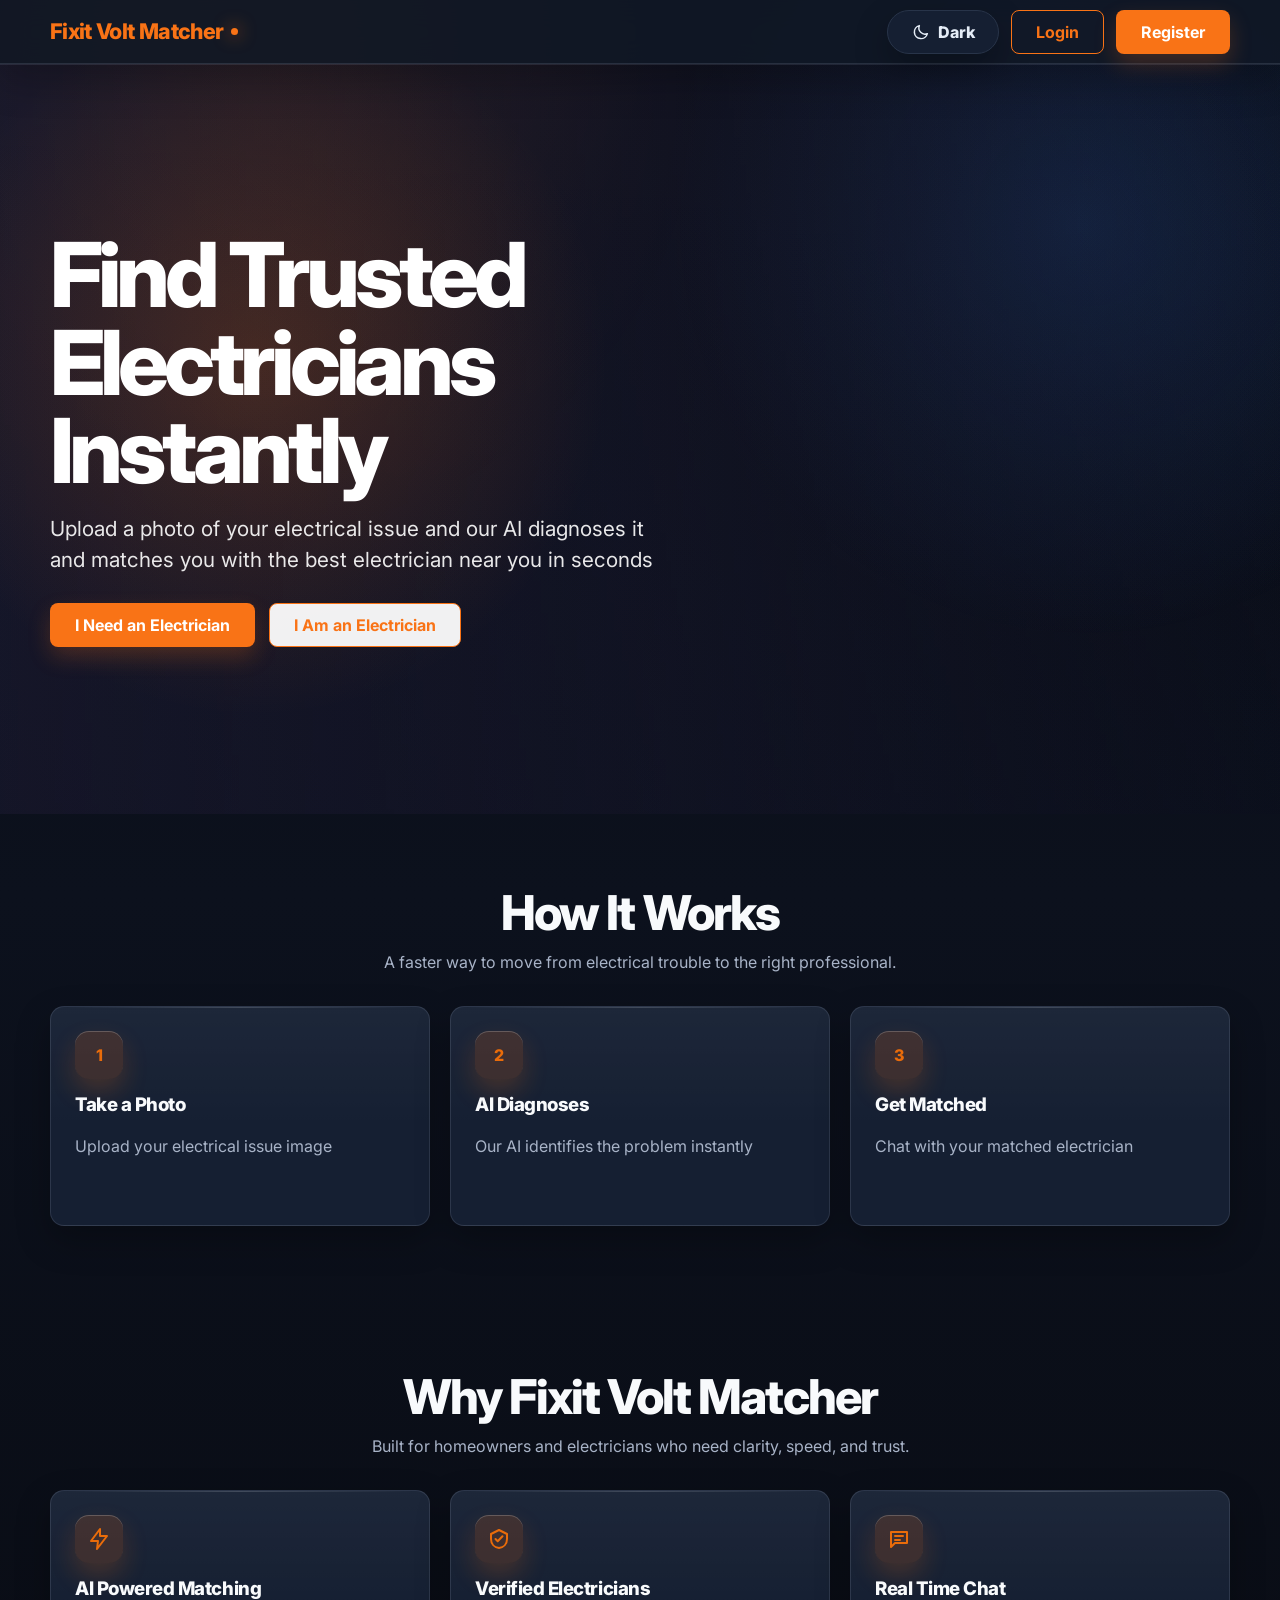
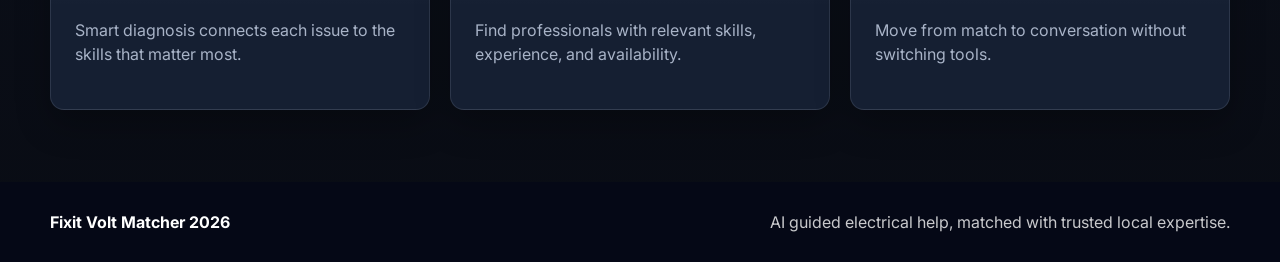
==== commit f3f1400b: "Add files via upload" ====
--- a/index.html
+++ b/index.html
@@ -6,6 +6,7 @@
   <meta name="description" content="Fixit Volt Matcher connects customers with trusted electricians using AI diagnosis and smart matching.">
   <title>Fixit Volt Matcher - Trusted Electricians Instantly</title>
   <link rel="stylesheet" href="css/style.css">
+  <link rel="stylesheet" href="css/ui-enhancements.css">
   <script src="js/config.js"></script>
 </head>
 <body>
@@ -112,5 +113,5 @@
   </footer>
 </body>
 </html>
-
-
+
+
--- a/css/style.css
+++ b/css/style.css
@@ -41,32 +41,32 @@
 
 html[data-theme="light"] {
   color-scheme: light;
-  --navy: #1a1a2e;
-  --background: #f8f9fa;
-  --app-background: #f8f9fa;
-  --white: #ffffff;
-  --surface: #ffffff;
-  --surface-elevated: #ffffff;
-  --surface-muted: #f3f4f6;
-  --heading: #1a1a2e;
-  --text-primary: #1f2937;
-  --text-secondary: #6b7280;
+  --navy: #232136;
+  --background: #faf9f7;
+  --app-background: #faf9f7;
+  --white: #fffbf8;
+  --surface: #fefdfb;
+  --surface-elevated: #fefdfb;
+  --surface-muted: #f5f4f2;
+  --heading: #2f2f2f;
+  --text-primary: #3a3a3a;
+  --text-secondary: #74706a;
   --text-inverse: #ffffff;
-  --border: #e5e7eb;
-  --card-border: rgba(229, 231, 235, 0.76);
+  --border: #e8e6e2;
+  --card-border: rgba(232, 230, 226, 0.9);
   --blue: #2563eb;
   --purple: #7c3aed;
-  --gray: #6b7280;
+  --gray: #7a746d;
   --soft-orange: #ffedd5;
   --soft-green: #dcfce7;
   --soft-blue: #dbeafe;
   --soft-red: #fee2e2;
   --soft-purple: #ede9fe;
-  --shadow-sm: 0 4px 14px rgba(26, 26, 46, 0.08);
-  --shadow-md: 0 16px 40px rgba(26, 26, 46, 0.12);
-  --nav-shadow: 0 1px 12px rgba(26, 26, 46, 0.08);
-  --overlay: rgba(26, 26, 46, 0.58);
-  --loading-overlay-bg: rgba(255, 255, 255, 0.76);
+  --shadow-sm: 0 4px 14px rgba(62, 54, 45, 0.08);
+  --shadow-md: 0 16px 40px rgba(62, 54, 45, 0.12);
+  --nav-shadow: 0 1px 12px rgba(62, 54, 45, 0.08);
+  --overlay: rgba(35, 33, 54, 0.52);
+  --loading-overlay-bg: rgba(250, 249, 247, 0.78);
 }
 
 * {
@@ -389,6 +389,12 @@
   transition: transform 160ms ease, background 160ms ease, border-color 160ms ease, color 160ms ease, box-shadow 160ms ease;
 }
 
+.btn-small {
+  min-height: 36px;
+  padding: 8px 14px;
+  font-size: 0.9rem;
+}
+
 .btn-primary.is-loading,
 .btn-secondary.is-loading,
 .btn-danger.is-loading,
@@ -648,6 +654,12 @@
   transition: border-color 160ms ease, box-shadow 160ms ease;
 }
 
+html[data-theme="light"] input,
+html[data-theme="light"] textarea,
+html[data-theme="light"] select {
+  background: #fffbf8;
+}
+
 textarea {
   min-height: 118px;
   resize: vertical;
@@ -840,10 +852,22 @@
 }
 
 .filter-bar {
-  display: grid;
-  grid-template-columns: 1fr 220px auto;
+  display: flex;
+  align-items: center;
   gap: 12px;
-  align-items: end;
+  flex-wrap: wrap;
+}
+
+.filter-bar .form-group {
+  flex: 1 1 220px;
+  margin-bottom: 0;
+}
+
+.filter-bar .btn-primary {
+  min-height: 46px;
+  padding-top: 12px;
+  padding-bottom: 12px;
+  align-self: flex-end;
 }
 
 .catalog-grid {
@@ -1348,7 +1372,7 @@
   height: 100vh;
   margin: 0 auto;
   overflow-y: auto;
-  padding: 92px 16px 108px;
+  padding: 92px 16px 148px;
 }
 
 .chat-bubble-row {
@@ -1386,6 +1410,18 @@
   margin-right: auto;
   background: var(--surface-muted);
   color: var(--text-primary);
+}
+
+.chat-message-image {
+  width: min(280px, 100%);
+  max-height: 260px;
+  object-fit: cover;
+  border-radius: 12px;
+  border: 1px solid rgba(255, 255, 255, 0.18);
+}
+
+.chat-message-text.has-image {
+  margin-top: 8px;
 }
 
 .chat-time {
@@ -1448,6 +1484,7 @@
 .chat-form {
   display: flex;
   flex-wrap: wrap;
+  align-items: flex-end;
   width: min(900px, 100%);
   margin: 0 auto;
   gap: 10px;
@@ -1462,7 +1499,72 @@
 
 .chat-form .field-error-message {
   flex-basis: 100%;
-  order: 3;
+  order: 4;
+}
+
+.chat-attachment-area {
+  display: grid;
+  flex: 0 1 260px;
+  gap: 8px;
+}
+
+.chat-image-trigger {
+  min-height: 44px;
+  white-space: nowrap;
+}
+
+.chat-image-btn {
+  width: 40px;
+  height: 40px;
+  min-height: 40px;
+  min-width: 40px;
+  padding: 8px;
+  border: 1px solid var(--border);
+  border-radius: 8px;
+  background: var(--bg-secondary);
+  color: var(--text);
+  cursor: pointer;
+  font-size: 18px;
+  display: flex;
+  align-items: center;
+  justify-content: center;
+  transition: all 200ms ease;
+}
+
+.chat-image-btn:hover {
+  background: var(--bg-tertiary);
+  border-color: var(--accent);
+}
+
+.chat-image-btn:active {
+  transform: scale(0.95);
+}
+
+.chat-image-preview-wrap {
+  display: none;
+  gap: 8px;
+  width: min(260px, 100%);
+}
+
+.chat-image-preview-wrap.is-visible {
+  display: grid;
+}
+
+.chat-image-preview {
+  display: none;
+  width: 80px;
+  height: 80px;
+  object-fit: cover;
+  border: 1px solid var(--border);
+  border-radius: 12px;
+}
+
+.chat-image-preview.is-visible {
+  display: block;
+}
+
+.chat-image-preview-wrap .image-preview-meta {
+  width: 100%;
 }
 
 .toast-container {
@@ -1527,6 +1629,210 @@
   box-shadow: var(--shadow-md);
 }
 
+/* Profile page styles */
+.profile-page {
+  min-height: 100vh;
+  padding: 32px 16px;
+  background: var(--app-background);
+}
+
+.profile-container {
+  max-width: 600px;
+  margin: 0 auto;
+}
+
+.profile-card {
+  padding: 32px;
+  border-radius: 16px;
+}
+
+.profile-header {
+  display: flex;
+  align-items: center;
+  gap: 24px;
+  margin-bottom: 32px;
+  padding-bottom: 24px;
+  border-bottom: 1px solid var(--card-border);
+}
+
+.profile-avatar {
+  display: flex;
+  align-items: center;
+  justify-content: center;
+  width: 80px;
+  height: 80px;
+  border-radius: 999px;
+  background: linear-gradient(135deg, var(--primary), var(--primary-dark));
+  color: white;
+  font-size: 28px;
+  font-weight: 700;
+  flex-shrink: 0;
+  box-shadow: 0 4px 12px rgba(249, 115, 22, 0.3);
+}
+
+.profile-card h1 {
+  font-size: 32px;
+  font-weight: 700;
+  margin-bottom: 8px;
+  color: var(--heading);
+}
+
+.profile-subtitle {
+  font-size: 14px;
+  color: var(--text-secondary);
+  margin-bottom: 24px;
+}
+
+.form-section {
+  margin-bottom: 32px;
+  padding-bottom: 24px;
+  border-bottom: 1px solid var(--card-border);
+}
+
+.form-section:last-of-type {
+  border-bottom: none;
+  margin-bottom: 24px;
+}
+
+.form-section h2 {
+  font-size: 18px;
+  font-weight: 600;
+  margin-bottom: 16px;
+  color: var(--heading);
+}
+
+.skills-container {
+  display: flex;
+  flex-wrap: wrap;
+  gap: 8px;
+  margin-bottom: 12px;
+  min-height: 32px;
+}
+
+.skill-tag {
+  display: inline-flex;
+  align-items: center;
+  gap: 6px;
+  padding: 6px 12px;
+  border-radius: 999px;
+  background: var(--soft-orange);
+  color: var(--primary-dark);
+  font-size: 14px;
+  font-weight: 600;
+  white-space: nowrap;
+}
+
+.skill-remove {
+  display: flex;
+  align-items: center;
+  justify-content: center;
+  width: 18px;
+  height: 18px;
+  padding: 0;
+  margin-left: 2px;
+  background: none;
+  border: none;
+  color: inherit;
+  cursor: pointer;
+  font-size: 18px;
+  line-height: 1;
+  transition: opacity 0.15s;
+}
+
+.skill-remove:hover {
+  opacity: 0.7;
+}
+
+.form-actions {
+  display: flex;
+  gap: 12px;
+  margin-top: 32px;
+  padding-top: 24px;
+  border-top: 1px solid var(--card-border);
+}
+
+.form-actions button {
+  flex: 1;
+}
+
+#skillInput {
+  width: 100%;
+  padding: 10px 12px;
+  border: 1px solid var(--card-border);
+  border-radius: 8px;
+  background: var(--surface);
+  color: var(--text-primary);
+  font-size: 14px;
+  font-family: Inter, -apple-system, sans-serif;
+  transition: border-color 0.15s;
+}
+
+#skillInput:focus {
+  outline: none;
+  border-color: var(--primary);
+  box-shadow: 0 0 0 3px rgba(249, 115, 22, 0.1);
+}
+
+/* Modal delete confirm styles */
+#deleteConfirmModal {
+  position: fixed;
+  inset: 0;
+  z-index: 3000;
+  display: flex;
+  align-items: center;
+  justify-content: center;
+}
+
+#deleteConfirmModal.hidden {
+  display: none;
+}
+
+#deleteModalOverlay {
+  position: absolute;
+  inset: 0;
+  background: var(--overlay);
+  backdrop-filter: blur(3px);
+}
+
+#deleteConfirmModal .modal-content {
+  position: relative;
+  max-width: 420px;
+  width: calc(100% - 32px);
+  padding: 24px;
+  border-radius: 12px;
+  background: var(--white);
+  box-shadow: var(--shadow-md);
+  z-index: 1;
+}
+
+#deleteConfirmModal h2 {
+  font-size: 20px;
+  font-weight: 700;
+  margin-bottom: 12px;
+  color: var(--danger);
+}
+
+#deleteConfirmModal p {
+  font-size: 14px;
+  color: var(--text-primary);
+  margin-bottom: 8px;
+}
+
+.warning-text {
+  color: var(--danger);
+  font-weight: 600;
+}
+
+.modal-actions {
+  display: flex;
+  gap: 12px;
+  margin-top: 24px;
+}
+
+.modal-actions button {
+  flex: 1;
+}
+
 .loading-message {
   margin: 0;
   color: var(--text-secondary);
@@ -1620,11 +1926,18 @@
   }
 
   .filter-bar {
-    grid-template-columns: 1fr 1fr;
+    display: flex;
+    align-items: center;
+    gap: 12px;
+    flex-wrap: wrap;
+  }
+
+  .filter-bar .form-group {
+    flex: 1 1 220px;
   }
 
   .filter-bar .btn-primary {
-    grid-column: 1 / -1;
+    flex: 1 1 100%;
   }
 
   .navbar-inner {
@@ -1732,6 +2045,17 @@
     grid-template-columns: 1fr;
   }
 
+  .filter-bar {
+    display: grid;
+    align-items: stretch;
+  }
+
+  .filter-bar .form-group,
+  .filter-bar .btn-primary {
+    flex: none;
+    width: 100%;
+  }
+
   .card,
   .modal-box {
     padding: 20px;
@@ -1750,6 +2074,14 @@
     align-items: stretch;
   }
 
+  .chat-attachment-area {
+    flex: 1 1 100%;
+  }
+
+  .chat-image-preview-wrap {
+    width: 100%;
+  }
+
   .chat-header {
     gap: 10px;
     padding: 0 10px;
@@ -1762,6 +2094,7 @@
   .messages-area {
     padding-right: 10px;
     padding-left: 10px;
+    padding-bottom: 190px;
   }
 
   .image-preview-meta,
@@ -1779,4 +2112,4 @@
     right: 18px;
     bottom: 18px;
   }
-}
+}
--- a/css/ui-enhancements.css
+++ b/css/ui-enhancements.css
@@ -0,0 +1,773 @@
+/* =========================================================
+   Fixit Volt Matcher UI Enhancement Layer
+   ---------------------------------------------------------
+   Safe UI-only improvements.
+   No backend logic changes.
+   No JavaScript logic changes.
+   No color scheme changes.
+   Uses existing CSS variables from style.css only.
+========================================================= */
+
+:root {
+  --ui-radius-sm: 10px;
+  --ui-radius-md: 14px;
+  --ui-radius-lg: 20px;
+  --ui-transition-fast: 150ms ease;
+  --ui-transition: 220ms ease;
+  --ui-transition-slow: 360ms ease;
+}
+
+/* Better default selection styling using existing brand color */
+::selection {
+  background: var(--soft-orange);
+  color: var(--heading);
+}
+
+/* Global polish */
+body {
+  text-rendering: optimizeLegibility;
+  -webkit-font-smoothing: antialiased;
+}
+
+/* Subtle page depth without changing color scheme */
+body::before {
+  position: fixed;
+  inset: 0;
+  z-index: -1;
+  pointer-events: none;
+  background:
+    radial-gradient(circle at 20% 10%, color-mix(in srgb, var(--primary) 12%, transparent), transparent 28rem),
+    radial-gradient(circle at 85% 25%, color-mix(in srgb, var(--blue) 10%, transparent), transparent 26rem);
+  content: "";
+}
+
+/* Stronger accessible focus without changing colors */
+a:focus-visible,
+button:focus-visible,
+input:focus-visible,
+textarea:focus-visible,
+select:focus-visible {
+  outline: 3px solid color-mix(in srgb, var(--primary) 70%, transparent);
+  outline-offset: 3px;
+}
+
+/* Smoother interactive controls */
+button,
+a,
+input,
+textarea,
+select,
+.card,
+.option-card,
+.modal-box,
+.toast,
+.mobile-menu {
+  transition:
+    transform var(--ui-transition-fast),
+    box-shadow var(--ui-transition),
+    border-color var(--ui-transition-fast),
+    background var(--ui-transition-fast),
+    color var(--ui-transition-fast),
+    opacity var(--ui-transition-fast);
+}
+
+/* Navbar refinement */
+.navbar,
+.chat-header {
+  border-bottom: 1px solid var(--card-border);
+}
+
+.navbar-inner,
+.chat-header {
+  animation: ui-slide-down 420ms ease both;
+}
+
+/* Logo polish */
+.logo {
+  position: relative;
+  letter-spacing: -0.03em;
+}
+
+.logo::after {
+  display: inline-block;
+  width: 7px;
+  height: 7px;
+  margin-left: 2px;
+  border-radius: 999px;
+  background: currentColor;
+  box-shadow: 0 0 18px currentColor;
+  content: "";
+}
+
+/* Buttons: better tactile feel */
+.btn-primary,
+.btn-secondary,
+.btn-danger,
+.btn-outline-danger,
+.btn-success,
+.btn-ghost {
+  position: relative;
+  overflow: hidden;
+  isolation: isolate;
+}
+
+.btn-primary::before,
+.btn-secondary::before,
+.btn-danger::before,
+.btn-outline-danger::before,
+.btn-success::before,
+.btn-ghost::before {
+  position: absolute;
+  inset: 0;
+  z-index: -1;
+  opacity: 0;
+  background: linear-gradient(
+    120deg,
+    transparent,
+    color-mix(in srgb, var(--text-inverse) 14%, transparent),
+    transparent
+  );
+  transform: translateX(-100%);
+  transition: transform 520ms ease, opacity 180ms ease;
+  content: "";
+}
+
+.btn-primary:hover::before,
+.btn-secondary:hover::before,
+.btn-danger:hover::before,
+.btn-outline-danger:hover::before,
+.btn-success:hover::before,
+.btn-ghost:hover::before {
+  opacity: 1;
+  transform: translateX(100%);
+}
+
+.btn-primary:active,
+.btn-secondary:active,
+.btn-danger:active,
+.btn-outline-danger:active,
+.btn-success:active,
+.btn-ghost:active {
+  transform: translateY(0) scale(0.985);
+}
+
+/* Theme button polish */
+.theme-toggle-btn {
+  box-shadow: var(--shadow-sm);
+}
+
+/* Hero section improvements */
+.hero {
+  isolation: isolate;
+}
+
+.hero::before {
+  position: absolute;
+  inset: 0;
+  z-index: -1;
+  background:
+    radial-gradient(circle at 20% 40%, color-mix(in srgb, var(--primary) 20%, transparent), transparent 22rem),
+    linear-gradient(180deg, transparent, color-mix(in srgb, var(--navy) 20%, transparent));
+  content: "";
+}
+
+.hero-content {
+  animation: ui-fade-up 680ms ease both;
+}
+
+.hero h1 {
+  letter-spacing: -0.055em;
+}
+
+.hero p {
+  text-wrap: balance;
+}
+
+/* Section appearance */
+.section,
+.dashboard,
+.auth-page,
+.profile-page {
+  animation: ui-fade-in 360ms ease both;
+}
+
+.section-header h2,
+.dashboard-title h1,
+.auth-card h1,
+.profile-card h1 {
+  letter-spacing: -0.04em;
+}
+
+.section-header p,
+.dashboard-title p,
+.auth-subtitle,
+.profile-subtitle {
+  text-wrap: balance;
+}
+
+/* Cards: elevated modern look using existing colors */
+.card,
+.option-card {
+  position: relative;
+  overflow: hidden;
+  border-radius: var(--ui-radius-md);
+}
+
+.card::before,
+.option-card::before {
+  position: absolute;
+  top: 0;
+  right: 16px;
+  left: 16px;
+  height: 1px;
+  background: linear-gradient(
+    90deg,
+    transparent,
+    color-mix(in srgb, var(--text-primary) 18%, transparent),
+    transparent
+  );
+  content: "";
+}
+
+.card:hover,
+.option-card:hover {
+  transform: translateY(-3px);
+  box-shadow: var(--shadow-md);
+  border-color: color-mix(in srgb, var(--primary) 34%, var(--card-border));
+}
+
+/* Feature/step card enhancements */
+.steps-grid .card,
+.feature-grid .card {
+  min-height: 220px;
+}
+
+.steps-grid .card h3,
+.feature-grid .card h3,
+.option-card h3 {
+  letter-spacing: -0.025em;
+}
+
+/* Icons feel more alive */
+.step-number,
+.feature-icon,
+.option-icon,
+.empty-illustration,
+.avatar,
+.profile-avatar {
+  box-shadow:
+    inset 0 1px 0 color-mix(in srgb, var(--text-inverse) 20%, transparent),
+    0 12px 26px color-mix(in srgb, var(--primary) 20%, transparent);
+}
+
+.feature-icon svg,
+.option-icon svg,
+.ai-float-btn svg {
+  transition: transform var(--ui-transition);
+}
+
+.card:hover .feature-icon svg,
+.option-card:hover .option-icon svg,
+.ai-float-btn:hover svg {
+  transform: scale(1.08) rotate(-4deg);
+}
+
+/* Auth cards */
+.auth-card,
+.profile-card {
+  position: relative;
+  overflow: hidden;
+  border-radius: var(--ui-radius-lg);
+}
+
+.auth-card::after,
+.profile-card::after {
+  position: absolute;
+  top: -70px;
+  right: -70px;
+  width: 160px;
+  height: 160px;
+  border-radius: 999px;
+  background: color-mix(in srgb, var(--primary) 12%, transparent);
+  filter: blur(2px);
+  pointer-events: none;
+  content: "";
+}
+
+/* Forms */
+.form-group label {
+  letter-spacing: -0.01em;
+}
+
+input,
+textarea,
+select {
+  min-height: 46px;
+}
+
+input:hover,
+textarea:hover,
+select:hover {
+  border-color: color-mix(in srgb, var(--primary) 45%, var(--border));
+}
+
+input::placeholder,
+textarea::placeholder {
+  color: color-mix(in srgb, var(--text-secondary) 72%, transparent);
+}
+
+/* Checkbox/role cards */
+.checkbox-card,
+.role-option {
+  position: relative;
+  overflow: hidden;
+}
+
+.checkbox-card:hover,
+.role-option:hover {
+  border-color: color-mix(in srgb, var(--primary) 45%, var(--border));
+  transform: translateY(-1px);
+}
+
+/* Dashboard tabs */
+.tab-button {
+  letter-spacing: -0.01em;
+}
+
+.tab-button::after {
+  transition: background var(--ui-transition-fast), transform var(--ui-transition);
+  transform: scaleX(0.5);
+}
+
+.tab-button.is-active::after {
+  transform: scaleX(1);
+}
+
+.tab-button:hover {
+  color: var(--primary);
+}
+
+/* Filter bar */
+.filter-bar {
+  align-items: end;
+}
+
+.filter-bar.card {
+  border-radius: var(--ui-radius-lg);
+}
+
+/* Catalog cards */
+.electrician-card,
+.job-card,
+.match-card {
+  min-height: 100%;
+}
+
+.electrician-card .card-title,
+.job-card .card-title,
+.match-card .card-title {
+  letter-spacing: -0.025em;
+}
+
+.electrician-card-header .avatar {
+  transition: transform var(--ui-transition), box-shadow var(--ui-transition);
+}
+
+.electrician-card:hover .avatar {
+  transform: scale(1.05);
+}
+
+/* Badges/tags */
+.badge,
+.skill-tag {
+  box-shadow: inset 0 1px 0 color-mix(in srgb, var(--text-inverse) 12%, transparent);
+}
+
+.skill-tag {
+  transition:
+    transform var(--ui-transition-fast),
+    background var(--ui-transition-fast),
+    color var(--ui-transition-fast);
+}
+
+.skill-tag:hover {
+  transform: translateY(-1px);
+}
+
+/* Job/action spacing */
+.card-actions {
+  padding-top: 2px;
+}
+
+/* AI floating button */
+.ai-float-btn {
+  animation: ui-float 3.2s ease-in-out infinite;
+}
+
+.ai-float-btn::after {
+  position: absolute;
+  inset: -7px;
+  border: 1px solid color-mix(in srgb, var(--primary) 35%, transparent);
+  border-radius: inherit;
+  opacity: 0;
+  animation: ui-pulse-ring 2.4s ease-out infinite;
+  content: "";
+}
+
+/* Modal polish */
+.modal-overlay.is-open {
+  animation: ui-fade-in 180ms ease both;
+}
+
+.modal-box {
+  animation: ui-modal-in 240ms ease both;
+  border: 1px solid var(--card-border);
+}
+
+.modal-close {
+  transition:
+    transform var(--ui-transition-fast),
+    border-color var(--ui-transition-fast),
+    color var(--ui-transition-fast);
+}
+
+.modal-close:hover {
+  transform: rotate(90deg);
+}
+
+/* Detail rows */
+.detail-row {
+  align-items: start;
+}
+
+.detail-row strong {
+  letter-spacing: -0.01em;
+}
+
+/* Empty states */
+.empty-state {
+  border-style: dashed;
+}
+
+.empty-state h3 {
+  margin-bottom: 6px;
+  letter-spacing: -0.025em;
+}
+
+.empty-illustration {
+  animation: ui-soft-pop 480ms ease both;
+}
+
+/* Image preview */
+.image-preview,
+.job-image {
+  transition: transform var(--ui-transition), box-shadow var(--ui-transition);
+}
+
+.image-preview:hover,
+.job-image:hover {
+  transform: scale(1.01);
+  box-shadow: var(--shadow-md);
+}
+
+/* Match score bar */
+.match-score-bar {
+  position: relative;
+  overflow: hidden;
+}
+
+.match-score-fill {
+  position: relative;
+}
+
+.match-score-fill::after {
+  position: absolute;
+  inset: 0;
+  background: linear-gradient(
+    90deg,
+    transparent,
+    color-mix(in srgb, var(--text-inverse) 24%, transparent),
+    transparent
+  );
+  animation: ui-shine 1.8s ease-in-out infinite;
+  content: "";
+}
+
+/* Chat UI refinements */
+.chat-container {
+  position: relative;
+}
+
+.messages-area {
+  scroll-behavior: smooth;
+}
+
+.chat-bubble-row {
+  animation: ui-message-in 180ms ease both;
+}
+
+.chat-bubble {
+  box-shadow: var(--shadow-sm);
+}
+
+.chat-bubble-mine {
+  border-bottom-right-radius: 6px;
+}
+
+.chat-bubble-other {
+  border-bottom-left-radius: 6px;
+}
+
+.chat-input-area {
+  box-shadow: 0 -12px 32px color-mix(in srgb, var(--background) 55%, transparent);
+}
+
+.chat-form textarea {
+  border-radius: 14px;
+}
+
+/* Toast improvements */
+.toast {
+  border: 1px solid color-mix(in srgb, var(--text-inverse) 14%, transparent);
+  font-weight: 700;
+}
+
+/* Loading overlay */
+.loading-panel {
+  border: 1px solid var(--card-border);
+}
+
+.spinner {
+  box-shadow: 0 0 28px color-mix(in srgb, var(--primary) 22%, transparent);
+}
+
+/* Profile page refinements */
+.profile-header {
+  align-items: center;
+}
+
+.profile-avatar {
+  transition: transform var(--ui-transition), box-shadow var(--ui-transition);
+}
+
+.profile-avatar:hover {
+  transform: scale(1.04) rotate(-2deg);
+}
+
+.form-section h2 {
+  letter-spacing: -0.025em;
+}
+
+/* Mobile menu polish */
+.mobile-menu {
+  animation: ui-menu-in 180ms ease both;
+}
+
+.mobile-menu .tab-button,
+.mobile-menu .btn-primary,
+.mobile-menu .btn-secondary,
+.mobile-menu .btn-danger,
+.mobile-menu .btn-ghost,
+.mobile-menu-link {
+  justify-content: center;
+}
+
+/* Scrollbars */
+* {
+  scrollbar-width: thin;
+  scrollbar-color: var(--primary) transparent;
+}
+
+*::-webkit-scrollbar {
+  width: 10px;
+  height: 10px;
+}
+
+*::-webkit-scrollbar-track {
+  background: transparent;
+}
+
+*::-webkit-scrollbar-thumb {
+  border: 3px solid transparent;
+  border-radius: 999px;
+  background:
+    linear-gradient(var(--primary), var(--primary))
+    padding-box;
+}
+
+/* Better responsive card spacing */
+@media (max-width: 980px) {
+  .card:hover,
+  .option-card:hover {
+    transform: translateY(-2px);
+  }
+}
+
+@media (max-width: 720px) {
+  .auth-page,
+  .dashboard,
+  .profile-page {
+    padding-inline: 10px;
+  }
+
+  .hero-content {
+    animation-duration: 520ms;
+  }
+
+  .card,
+  .option-card,
+  .auth-card,
+  .profile-card,
+  .modal-box {
+    border-radius: 16px;
+  }
+
+  .steps-grid .card,
+  .feature-grid .card {
+    min-height: auto;
+  }
+
+  .toast-container {
+    right: 12px;
+    bottom: 12px;
+    width: calc(100% - 24px);
+  }
+
+  .ai-float-btn {
+    width: 52px;
+    height: 52px;
+  }
+}
+
+/* Reduced motion support */
+@media (prefers-reduced-motion: reduce) {
+  *,
+  *::before,
+  *::after {
+    scroll-behavior: auto !important;
+    animation-duration: 1ms !important;
+    animation-iteration-count: 1 !important;
+    transition-duration: 1ms !important;
+  }
+
+  .ai-float-btn {
+    animation: none;
+  }
+}
+
+/* Animations */
+@keyframes ui-fade-in {
+  from {
+    opacity: 0;
+  }
+
+  to {
+    opacity: 1;
+  }
+}
+
+@keyframes ui-fade-up {
+  from {
+    opacity: 0;
+    transform: translateY(18px);
+  }
+
+  to {
+    opacity: 1;
+    transform: translateY(0);
+  }
+}
+
+@keyframes ui-slide-down {
+  from {
+    opacity: 0;
+    transform: translateY(-8px);
+  }
+
+  to {
+    opacity: 1;
+    transform: translateY(0);
+  }
+}
+
+@keyframes ui-modal-in {
+  from {
+    opacity: 0;
+    transform: translateY(14px) scale(0.98);
+  }
+
+  to {
+    opacity: 1;
+    transform: translateY(0) scale(1);
+  }
+}
+
+@keyframes ui-menu-in {
+  from {
+    opacity: 0;
+    transform: translateY(-6px) scale(0.98);
+  }
+
+  to {
+    opacity: 1;
+    transform: translateY(0) scale(1);
+  }
+}
+
+@keyframes ui-message-in {
+  from {
+    opacity: 0;
+    transform: translateY(6px);
+  }
+
+  to {
+    opacity: 1;
+    transform: translateY(0);
+  }
+}
+
+@keyframes ui-float {
+  0%,
+  100% {
+    transform: translateY(0);
+  }
+
+  50% {
+    transform: translateY(-5px);
+  }
+}
+
+@keyframes ui-pulse-ring {
+  0% {
+    opacity: 0.5;
+    transform: scale(0.92);
+  }
+
+  80%,
+  100% {
+    opacity: 0;
+    transform: scale(1.28);
+  }
+}
+
+@keyframes ui-shine {
+  from {
+    transform: translateX(-100%);
+  }
+
+  to {
+    transform: translateX(100%);
+  }
+}
+
+@keyframes ui-soft-pop {
+  from {
+    opacity: 0;
+    transform: scale(0.92);
+  }
+
+  to {
+    opacity: 1;
+    transform: scale(1);
+  }
+}
